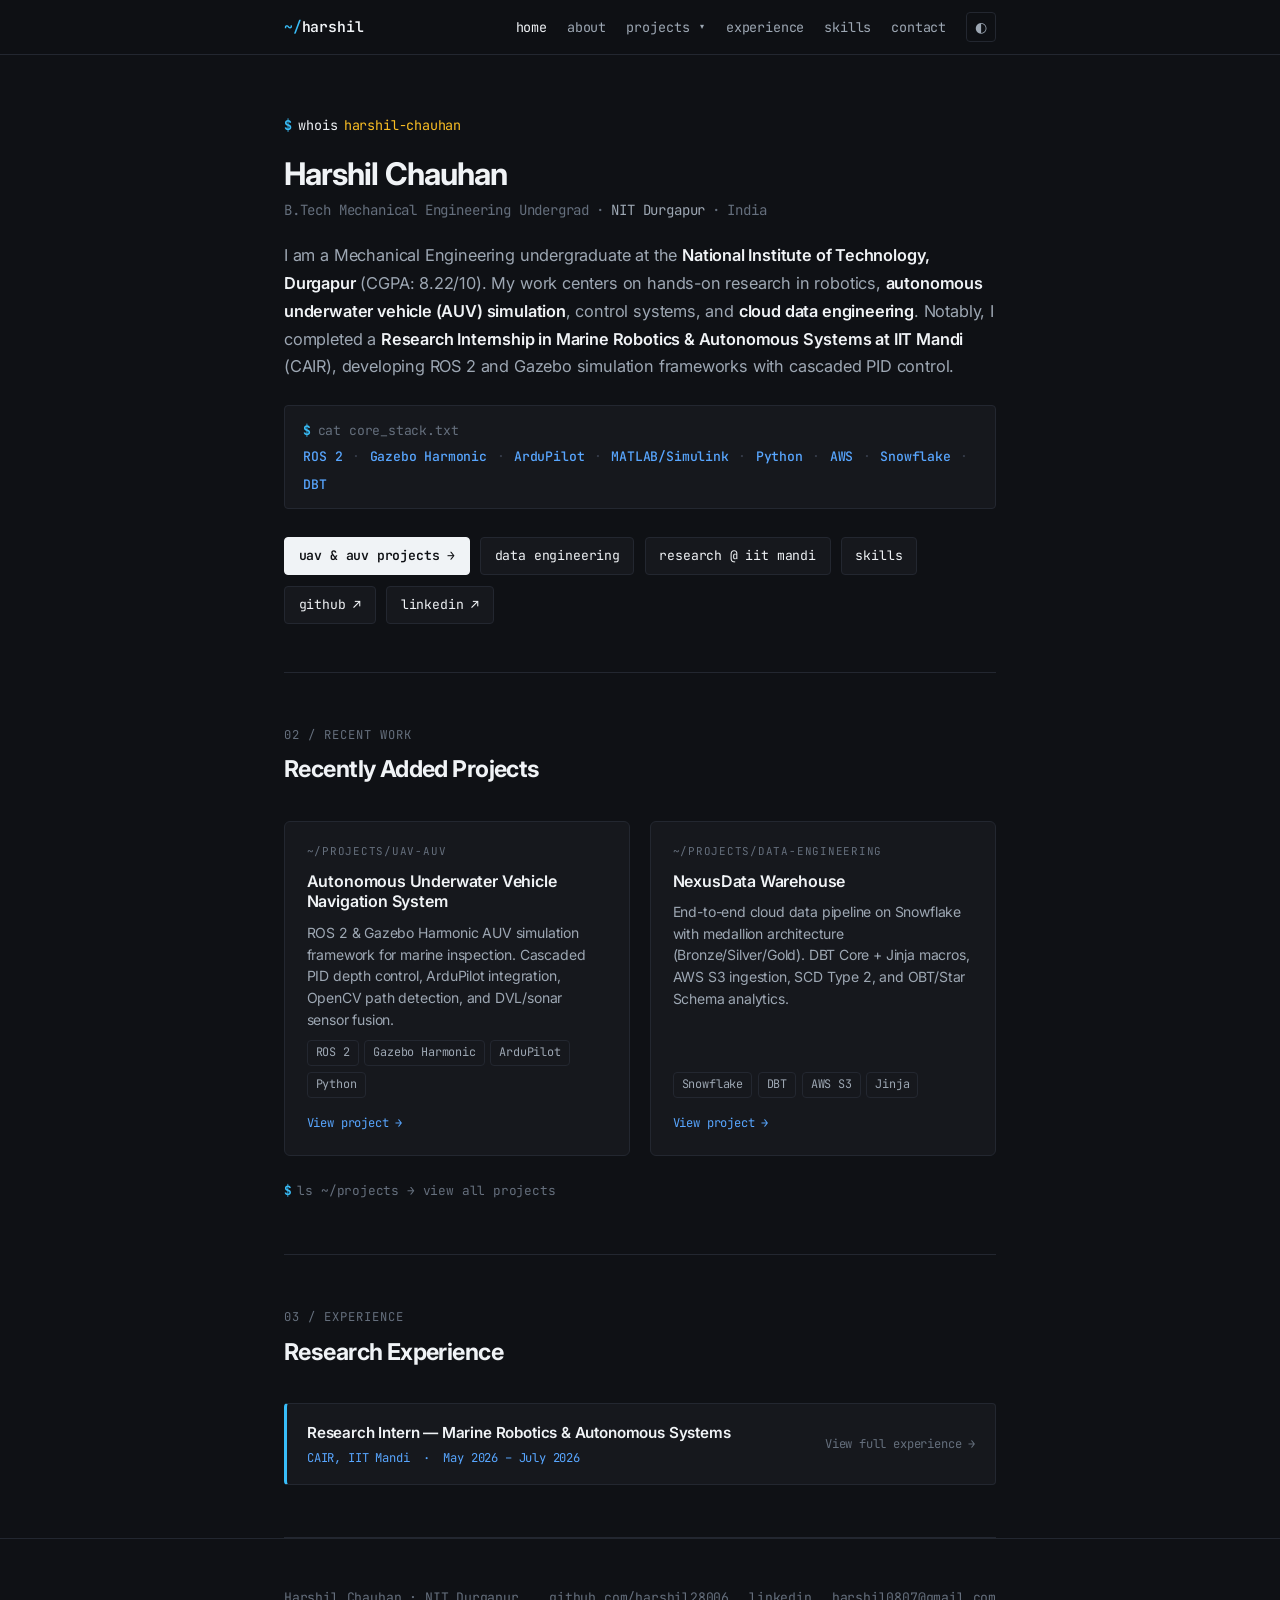
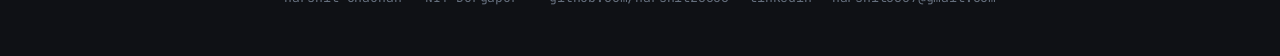
==== index.html @ e72b588a "feat: redesign portfolio as multi-page site with terminal CLI theme - Redesign index.html: minimal h" ====
<!DOCTYPE html>
<html lang="en" data-theme="dark">
<head>
  <meta charset="UTF-8">
  <meta name="viewport" content="width=device-width, initial-scale=1.0">
  <title>Harshil Chauhan — Robotics &amp; Data Systems</title>
  <meta name="description" content="Harshil Chauhan — Mechanical Engineering undergraduate at NIT Durgapur. Research in AUV simulation, UAV flight control, and cloud data engineering. Research Intern at IIT Mandi.">
  <meta name="author" content="Harshil Chauhan">

  <!-- Open Graph -->
  <meta property="og:type" content="website">
  <meta property="og:title" content="Harshil Chauhan — Robotics &amp; Data Systems">
  <meta property="og:description" content="B.Tech Mechanical Engineering at NIT Durgapur. Research in AUV simulation, UAV flight control, and cloud data engineering (Snowflake, DBT).">
  <meta property="og:url" content="https://harshil28006.github.io/">

  <link rel="preconnect" href="https://fonts.googleapis.com">
  <link rel="preconnect" href="https://fonts.gstatic.com" crossorigin>
  <link href="https://fonts.googleapis.com/css2?family=Inter:wght@400;500;600;700&family=JetBrains+Mono:wght@400;500;600&display=swap" rel="stylesheet">
  <link rel="stylesheet" href="css/style.css">

  <script>
    try {
      var saved = localStorage.getItem('theme');
      if (saved) document.documentElement.dataset.theme = saved;
    } catch(e) {}
  </script>
</head>
<body>
  <a class="skip-link" href="#main">Skip to content</a>

  <!-- Navigation -->
  <nav class="navbar" aria-label="Main Navigation">
    <div class="container nav-inner">
      <a href="index.html" class="navbar-path" aria-label="Harshil Chauhan Home">
        <span class="p-tilde">~/</span><span class="p-name">harshil</span>
      </a>
      <button class="nav-mobile-toggle" id="nav-mobile-toggle" aria-label="Open navigation menu" aria-expanded="false">☰</button>
      <ul class="navbar-nav" id="navbar-nav" role="list">
        <li><a href="index.html" class="nav-link">home</a></li>
        <li><a href="about.html" class="nav-link">about</a></li>
        <li class="nav-dropdown">
          <button class="nav-dropdown-toggle" aria-haspopup="true" aria-expanded="false">projects ▾</button>
          <ul class="dropdown-menu" role="menu">
            <li role="none"><a href="projects/uav-auv.html" role="menuitem"><span class="dm-tilde">~/</span><span class="dm-path">projects/uav-auv</span></a></li>
            <li role="none"><a href="projects/data-engineering.html" role="menuitem"><span class="dm-tilde">~/</span><span class="dm-path">projects/data-engineering</span></a></li>
            <li role="none"><a href="projects/software.html" role="menuitem"><span class="dm-tilde">~/</span><span class="dm-path">projects/software</span></a></li>
            <li role="none"><a href="projects/other.html" role="menuitem"><span class="dm-tilde">~/</span><span class="dm-path">projects/other</span></a></li>
          </ul>
        </li>
        <li><a href="experience.html" class="nav-link">experience</a></li>
        <li><a href="skills.html" class="nav-link">skills</a></li>
        <li><a href="contact.html" class="nav-link">contact</a></li>
        <li>
          <button type="button" class="theme-toggle" id="theme-toggle" aria-label="Toggle theme" title="Toggle theme (T)">◐</button>
        </li>
      </ul>
    </div>
  </nav>

  <main class="container" id="main">

    <!-- Hero / Profile -->
    <section class="hero" id="hero">
      <div class="cmd-line">
        <span class="cmd-dollar">$</span>
        <span class="cmd-name">whois</span>
        <span class="cmd-arg">harshil-chauhan</span>
      </div>

      <div class="hero-identity">
        <h1 class="hero-name">Harshil Chauhan</h1>
        <p class="hero-sub">
          <span>B.Tech Mechanical Engineering Undergrad</span>
          <span>·</span>
          <span class="highlight">NIT Durgapur</span>
          <span>·</span>
          <span>India</span>
        </p>
      </div>

      <p class="hero-bio">
        I am a Mechanical Engineering undergraduate at the <strong>National Institute of Technology, Durgapur</strong> (CGPA: 8.22/10). My work centers on hands-on research in robotics, <strong>autonomous underwater vehicle (AUV) simulation</strong>, control systems, and <strong>cloud data engineering</strong>. Notably, I completed a <strong>Research Internship in Marine Robotics &amp; Autonomous Systems at IIT Mandi</strong> (CAIR), developing ROS 2 and Gazebo simulation frameworks with cascaded PID control.
      </p>

      <!-- Terminal-style Core Stack -->
      <div class="terminal-stack-box">
        <div class="term-header">
          <span class="cmd-dollar">$</span>
          <span>cat core_stack.txt</span>
        </div>
        <div class="term-stack-list">
          <span class="term-pill">ROS 2</span>
          <span class="term-sep">·</span>
          <span class="term-pill">Gazebo Harmonic</span>
          <span class="term-sep">·</span>
          <span class="term-pill">ArduPilot</span>
          <span class="term-sep">·</span>
          <span class="term-pill">MATLAB/Simulink</span>
          <span class="term-sep">·</span>
          <span class="term-pill">Python</span>
          <span class="term-sep">·</span>
          <span class="term-pill">AWS</span>
          <span class="term-sep">·</span>
          <span class="term-pill">Snowflake</span>
          <span class="term-sep">·</span>
          <span class="term-pill">DBT</span>
        </div>
      </div>

      <div class="cta-row">
        <a class="btn primary" href="projects/uav-auv.html">uav &amp; auv projects →</a>
        <a class="btn" href="projects/data-engineering.html">data engineering</a>
        <a class="btn" href="experience.html">research @ iit mandi</a>
        <a class="btn" href="skills.html">skills</a>
        <a class="btn" href="https://github.com/harshil28006" target="_blank" rel="noopener">github ↗</a>
        <a class="btn" href="https://linkedin.com/in/harshil-nitdurgapur" target="_blank" rel="noopener">linkedin ↗</a>
      </div>
    </section>

    <!-- Recently Added Projects -->
    <section class="section" id="recent-projects">
      <div class="section-head">
        <span class="section-label">02 / Recent Work</span>
        <h2 class="section-title">Recently Added Projects</h2>
      </div>

      <div class="recent-projects-grid">
        <!-- Card 1: AUV Navigation -->
        <a class="project-card" href="projects/uav-auv.html">
          <span class="project-card-label">~/projects/uav-auv</span>
          <h3 class="project-card-title">Autonomous Underwater Vehicle Navigation System</h3>
          <p class="project-card-desc">
            ROS 2 &amp; Gazebo Harmonic AUV simulation framework for marine inspection. Cascaded PID depth control, ArduPilot integration, OpenCV path detection, and DVL/sonar sensor fusion.
          </p>
          <div class="project-card-tags">
            <span class="tech-tag">ROS 2</span>
            <span class="tech-tag">Gazebo Harmonic</span>
            <span class="tech-tag">ArduPilot</span>
            <span class="tech-tag">Python</span>
          </div>
          <span class="project-card-cta">View project →</span>
        </a>

        <!-- Card 2: NexusData Warehouse -->
        <a class="project-card" href="projects/data-engineering.html">
          <span class="project-card-label">~/projects/data-engineering</span>
          <h3 class="project-card-title">NexusData Warehouse</h3>
          <p class="project-card-desc">
            End-to-end cloud data pipeline on Snowflake with medallion architecture (Bronze/Silver/Gold). DBT Core + Jinja macros, AWS S3 ingestion, SCD Type 2, and OBT/Star Schema analytics.
          </p>
          <div class="project-card-tags">
            <span class="tech-tag">Snowflake</span>
            <span class="tech-tag">DBT</span>
            <span class="tech-tag">AWS S3</span>
            <span class="tech-tag">Jinja</span>
          </div>
          <span class="project-card-cta">View project →</span>
        </a>
      </div>

      <a class="section-viewall" href="projects/uav-auv.html">
        <span class="cmd-dollar">$</span> ls ~/projects → view all projects
      </a>
    </section>

    <!-- Experience Teaser -->
    <section class="section" id="experience-teaser">
      <div class="section-head">
        <span class="section-label">03 / Experience</span>
        <h2 class="section-title">Research Experience</h2>
      </div>

      <a class="exp-teaser" href="experience.html">
        <div>
          <div class="exp-teaser-role">Research Intern — Marine Robotics &amp; Autonomous Systems</div>
          <div class="exp-teaser-org">CAIR, IIT Mandi &nbsp;·&nbsp; May 2026 – July 2026</div>
        </div>
        <span class="exp-teaser-cta">View full experience →</span>
      </a>
    </section>

  </main>

  <!-- Footer -->
  <footer class="site-footer">
    <div class="container footer-inner">
      <div>
        <span>Harshil Chauhan</span> · <span>NIT Durgapur</span>
      </div>
      <nav class="footer-nav" aria-label="Footer Navigation">
        <a href="https://github.com/harshil28006" target="_blank" rel="noopener">github.com/harshil28006</a>
        <a href="https://linkedin.com/in/harshil-nitdurgapur" target="_blank" rel="noopener">linkedin</a>
        <a href="mailto:harshil0807@gmail.com">harshil0807@gmail.com</a>
      </nav>
    </div>
  </footer>

  <script src="js/main.js"></script>
</body>
</html>
---- css/style.css ----
/* ==========================================================================
   Harshil Chauhan - Minimalist Developer Portfolio
   Aesthetic inspired by raaulc.com: Clean typography, structured spacing,
   subtle command-line motifs, and high performance.
   ========================================================================== */

/* --------------------------------------------------------------------------
   Design Tokens & Color Themes
   -------------------------------------------------------------------------- */
:root {
  /* Dark Theme (Default) */
  --bg-primary: #0f1115;
  --bg-secondary: #16181d;
  --bg-subtle: #1c1f26;
  --bg-hover: #22262f;

  --border-subtle: #232730;
  --border-hover: #363c4a;

  --text-primary: #f0f3f6;
  --text-secondary: #9da7b3;
  --text-muted: #656f7d;
  --text-code: #58a6ff;

  --accent-cyan: #38bdf8;
  --accent-green: #34d399;
  --accent-amber: #fbbf24;

  --font-sans: 'Inter', -apple-system, BlinkMacSystemFont, 'Segoe UI', Roboto, Helvetica, Arial, sans-serif;
  --font-mono: 'JetBrains Mono', SFMono-Regular, Menlo, Monaco, Consolas, 'Liberation Mono', monospace;

  --max-width: 760px;
  --radius-sm: 4px;
  --radius-md: 6px;
  --transition: 0.15s ease;
}

[data-theme="light"] {
  --bg-primary: #ffffff;
  --bg-secondary: #f8fafc;
  --bg-subtle: #f1f5f9;
  --bg-hover: #e2e8f0;

  --border-subtle: #e5e7eb;
  --border-hover: #cbd5e1;

  --text-primary: #111827;
  --text-secondary: #4b5563;
  --text-muted: #9ca3af;
  --text-code: #0284c7;

  --accent-cyan: #0284c7;
  --accent-green: #059669;
  --accent-amber: #d97706;
}

/* --------------------------------------------------------------------------
   Reset & Document Base
   -------------------------------------------------------------------------- */
*, *::before, *::after {
  box-sizing: border-box;
  margin: 0;
  padding: 0;
}

html {
  font-size: 16px;
  scroll-behavior: smooth;
  scroll-padding-top: 70px;
  -webkit-text-size-adjust: 100%;
}

body {
  font-family: var(--font-sans);
  background-color: var(--bg-primary);
  color: var(--text-primary);
  line-height: 1.65;
  letter-spacing: -0.011em;
  min-height: 100vh;
  transition: background-color var(--transition), color var(--transition);
  text-rendering: optimizeLegibility;
  -webkit-font-smoothing: antialiased;
}

/* Skip link for accessibility */
.skip-link {
  position: absolute;
  top: -40px;
  left: 1.5rem;
  background: var(--text-primary);
  color: var(--bg-primary);
  padding: 0.4rem 0.8rem;
  font-family: var(--font-mono);
  font-size: 0.8rem;
  z-index: 1000;
  border-radius: var(--radius-sm);
  transition: top 0.15s ease;
}
.skip-link:focus {
  top: 1rem;
}

a {
  color: inherit;
  text-decoration: none;
  transition: color var(--transition);
}

code, kbd, pre, samp {
  font-family: var(--font-mono);
}

.container {
  max-width: var(--max-width);
  margin-left: auto;
  margin-right: auto;
  padding-left: 1.5rem;
  padding-right: 1.5rem;
}

/* --------------------------------------------------------------------------
   Minimal Navbar (raaulc style: ~/harshil)
   -------------------------------------------------------------------------- */
.navbar {
  position: sticky;
  top: 0;
  z-index: 100;
  background: rgba(15, 17, 21, 0.92);
  backdrop-filter: blur(10px);
  -webkit-backdrop-filter: blur(10px);
  border-bottom: 1px solid var(--border-subtle);
  transition: background-color var(--transition), border-color var(--transition);
}

[data-theme="light"] .navbar {
  background: rgba(255, 255, 255, 0.94);
}

.nav-inner {
  display: flex;
  align-items: center;
  justify-content: space-between;
  height: 54px;
}

.navbar-path {
  font-family: var(--font-mono);
  font-size: 0.92rem;
  font-weight: 500;
  display: inline-flex;
  align-items: center;
}
.p-tilde {
  color: var(--accent-cyan);
}
.p-name {
  color: var(--text-primary);
  font-weight: 600;
}
.navbar-path:hover .p-name {
  color: var(--accent-cyan);
}

.navbar-nav {
  display: flex;
  align-items: center;
  list-style: none;
  gap: 1.25rem;
  font-family: var(--font-mono);
  font-size: 0.84rem;
}

.nav-link {
  color: var(--text-secondary);
}
.nav-link:hover {
  color: var(--text-primary);
}

.theme-toggle {
  background: transparent;
  border: 1px solid var(--border-subtle);
  color: var(--text-secondary);
  font-size: 0.85rem;
  width: 30px;
  height: 30px;
  border-radius: var(--radius-sm);
  display: inline-flex;
  align-items: center;
  justify-content: center;
  cursor: pointer;
  transition: all var(--transition);
}
.theme-toggle:hover {
  color: var(--text-primary);
  border-color: var(--border-hover);
  background: var(--bg-secondary);
}

/* --------------------------------------------------------------------------
   Hero Section ($ whois harshil)
   -------------------------------------------------------------------------- */
.hero {
  padding-top: 3.5rem;
  padding-bottom: 3rem;
  border-bottom: 1px solid var(--border-subtle);
}

.cmd-line {
  font-family: var(--font-mono);
  font-size: 0.84rem;
  color: var(--text-muted);
  margin-bottom: 1.25rem;
  display: inline-flex;
  align-items: center;
  gap: 0.4rem;
}
.cmd-dollar {
  color: var(--accent-cyan);
  font-weight: 700;
}
.cmd-name {
  color: var(--text-primary);
}
.cmd-arg {
  color: var(--accent-amber);
}

.hero-identity {
  margin-bottom: 1.25rem;
}

.hero-name {
  font-size: 1.95rem;
  font-weight: 700;
  letter-spacing: -0.03em;
  color: var(--text-primary);
  line-height: 1.2;
  margin-bottom: 0.35rem;
}

.hero-sub {
  font-family: var(--font-mono);
  font-size: 0.88rem;
  color: var(--text-muted);
  display: flex;
  align-items: center;
  gap: 0.45rem;
  flex-wrap: wrap;
}
.hero-sub span.highlight {
  color: var(--text-secondary);
}

.hero-bio {
  font-size: 1.02rem;
  color: var(--text-secondary);
  line-height: 1.7;
  margin-bottom: 1.5rem;
}
.hero-bio strong {
  color: var(--text-primary);
  font-weight: 600;
}

/* Terminal Core Stack Block */
.terminal-stack-box {
  background: var(--bg-secondary);
  border: 1px solid var(--border-subtle);
  border-radius: var(--radius-sm);
  padding: 0.85rem 1.15rem;
  margin-bottom: 1.75rem;
  font-family: var(--font-mono);
  font-size: 0.82rem;
  line-height: 1.6;
}

.term-header {
  color: var(--text-muted);
  margin-bottom: 0.35rem;
  display: flex;
  align-items: center;
  gap: 0.4rem;
}

.term-stack-list {
  display: flex;
  flex-wrap: wrap;
  align-items: center;
  gap: 0.4rem 0.6rem;
  color: var(--text-primary);
}

.term-pill {
  color: var(--text-code);
  font-weight: 500;
}

.term-sep {
  color: var(--border-hover);
}

/* Action CTA Buttons */
.cta-row {
  display: flex;
  flex-wrap: wrap;
  align-items: center;
  gap: 0.65rem;
}

.btn {
  display: inline-flex;
  align-items: center;
  gap: 0.35rem;
  font-family: var(--font-mono);
  font-size: 0.82rem;
  padding: 0.45rem 0.85rem;
  border-radius: var(--radius-sm);
  border: 1px solid var(--border-subtle);
  background: var(--bg-secondary);
  color: var(--text-primary);
  cursor: pointer;
  transition: all var(--transition);
}
.btn:hover {
  background: var(--bg-hover);
  border-color: var(--border-hover);
}

.btn.primary {
  background: var(--text-primary);
  color: var(--bg-primary);
  border-color: var(--text-primary);
  font-weight: 600;
}
.btn.primary:hover {
  opacity: 0.9;
}

/* --------------------------------------------------------------------------
   Sections & Structured Spacing
   -------------------------------------------------------------------------- */
.section {
  padding-top: 3.25rem;
  padding-bottom: 3.25rem;
  border-bottom: 1px solid var(--border-subtle);
}

.section-head {
  margin-bottom: 2rem;
}

.section-label {
  font-family: var(--font-mono);
  font-size: 0.76rem;
  text-transform: uppercase;
  letter-spacing: 0.08em;
  color: var(--text-muted);
  display: block;
  margin-bottom: 0.35rem;
}

.section-title {
  font-size: 1.45rem;
  font-weight: 700;
  letter-spacing: -0.025em;
  color: var(--text-primary);
}

/* --------------------------------------------------------------------------
   Projects List (Structured Spacing, No Heavy Cards)
   -------------------------------------------------------------------------- */
.project-group {
  display: flex;
  flex-direction: column;
  gap: 2.5rem;
}

.project-item {
  padding-bottom: 2rem;
  border-bottom: 1px dashed var(--border-subtle);
}
.project-item:last-child {
  padding-bottom: 0;
  border-bottom: none;
}

.project-header {
  display: flex;
  align-items: baseline;
  justify-content: space-between;
  gap: 1rem;
  margin-bottom: 0.65rem;
  flex-wrap: wrap;
}

.project-title {
  font-size: 1.15rem;
  font-weight: 600;
  color: var(--text-primary);
  letter-spacing: -0.02em;
}

.project-tagline {
  font-family: var(--font-mono);
  font-size: 0.78rem;
  color: var(--text-muted);
}

/* Technical Tags Pill Row */
.tech-tag-row {
  display: flex;
  flex-wrap: wrap;
  gap: 0.4rem;
  margin-bottom: 0.85rem;
}

.tech-tag {
  font-family: var(--font-mono);
  font-size: 0.74rem;
  color: var(--text-secondary);
  background: var(--bg-secondary);
  border: 1px solid var(--border-subtle);
  padding: 0.15rem 0.5rem;
  border-radius: var(--radius-sm);
}

/* Achievements Bullet List */
.achievements-list {
  list-style: none;
  display: flex;
  flex-direction: column;
  gap: 0.55rem;
}

.achievements-list li {
  position: relative;
  padding-left: 1.25rem;
  font-size: 0.92rem;
  color: var(--text-secondary);
  line-height: 1.55;
}

.achievements-list li::before {
  content: "—";
  position: absolute;
  left: 0;
  color: var(--text-muted);
  font-family: var(--font-mono);
}

.achievements-list li strong {
  color: var(--text-primary);
  font-weight: 600;
}

/* --------------------------------------------------------------------------
   Video Showcase Component (Terminal & Media Player Bezel)
   -------------------------------------------------------------------------- */
.video-showcase {
  margin-top: 1.5rem;
  background: var(--bg-secondary);
  border: 1px solid var(--border-subtle);
  border-radius: var(--radius-md);
  overflow: hidden;
  box-shadow: 0 4px 20px rgba(0, 0, 0, 0.15);
  transition: border-color var(--transition), box-shadow var(--transition);
}

.video-showcase:hover {
  border-color: var(--border-hover);
  box-shadow: 0 6px 24px rgba(0, 0, 0, 0.25);
}

.video-showcase-header {
  display: flex;
  align-items: center;
  justify-content: space-between;
  gap: 0.75rem;
  padding: 0.6rem 0.9rem;
  background: var(--bg-subtle);
  border-bottom: 1px solid var(--border-subtle);
  font-family: var(--font-mono);
  font-size: 0.76rem;
}

.video-window-controls {
  display: flex;
  align-items: center;
  gap: 0.35rem;
  flex-shrink: 0;
}

.control-dot {
  width: 9px;
  height: 9px;
  border-radius: 50%;
  display: inline-block;
}

.control-dot.dot-red {
  background-color: #ef4444;
  opacity: 0.85;
}

.control-dot.dot-yellow {
  background-color: #f59e0b;
  opacity: 0.85;
}

.control-dot.dot-green {
  background-color: #10b981;
  opacity: 0.85;
}

.video-showcase-title {
  color: var(--text-muted);
  overflow: hidden;
  text-overflow: ellipsis;
  white-space: nowrap;
  display: flex;
  align-items: center;
  gap: 0.35rem;
  flex: 1;
}

.video-showcase-title span:last-child {
  color: var(--text-secondary);
}

.video-direct-link {
  flex-shrink: 0;
  font-family: var(--font-mono);
  font-size: 0.72rem;
  color: var(--text-code);
  padding: 0.15rem 0.5rem;
  border-radius: var(--radius-sm);
  background: var(--bg-secondary);
  border: 1px solid var(--border-subtle);
  transition: all var(--transition);
}

.video-direct-link:hover {
  color: var(--accent-cyan);
  border-color: var(--border-hover);
  background: var(--bg-hover);
}

.video-player-container {
  position: relative;
  width: 100%;
  aspect-ratio: 16 / 9;
  background: #000;
}

.video-player-container iframe {
  position: absolute;
  top: 0;
  left: 0;
  width: 100%;
  height: 100%;
  border: 0;
}

.video-showcase-footer {
  display: flex;
  align-items: center;
  justify-content: space-between;
  gap: 0.75rem;
  padding: 0.55rem 0.9rem;
  background: var(--bg-subtle);
  border-top: 1px solid var(--border-subtle);
  font-family: var(--font-mono);
  font-size: 0.74rem;
  flex-wrap: wrap;
}

.video-status-indicator {
  display: inline-flex;
  align-items: center;
  gap: 0.45rem;
  color: var(--accent-amber);
  font-weight: 600;
  letter-spacing: 0.04em;
  font-size: 0.7rem;
}

.status-pulsing-dot {
  width: 7px;
  height: 7px;
  border-radius: 50%;
  background: var(--accent-amber);
  display: inline-block;
  box-shadow: 0 0 0 0 rgba(251, 191, 36, 0.7);
  animation: pulse-ring 2s infinite;
}

@keyframes pulse-ring {
  0% {
    box-shadow: 0 0 0 0 rgba(251, 191, 36, 0.7);
  }
  70% {
    box-shadow: 0 0 0 6px rgba(251, 191, 36, 0);
  }
  100% {
    box-shadow: 0 0 0 0 rgba(251, 191, 36, 0);
  }
}

.video-caption-text {
  color: var(--text-muted);
  font-size: 0.72rem;
}

.tech-tag.video-tag {
  color: var(--accent-cyan);
  border-color: rgba(56, 189, 248, 0.3);
  background: rgba(56, 189, 248, 0.08);
  font-weight: 500;
  cursor: pointer;
  display: inline-flex;
  align-items: center;
  gap: 0.25rem;
}

.tech-tag.video-tag:hover {
  background: rgba(56, 189, 248, 0.16);
  border-color: var(--accent-cyan);
  color: var(--text-primary);
}

.tech-tag.diagram-tag {
  color: var(--accent-cyan);
  border-color: rgba(56, 189, 248, 0.3);
  background: rgba(56, 189, 248, 0.08);
  font-weight: 500;
  cursor: pointer;
  display: inline-flex;
  align-items: center;
  gap: 0.25rem;
  text-decoration: none;
}

.tech-tag.diagram-tag:hover {
  background: rgba(56, 189, 248, 0.16);
  border-color: var(--accent-cyan);
  color: var(--text-primary);
}

/* --------------------------------------------------------------------------
   Diagram Showcase Component (Terminal & Pipeline Architecture Viewer)
   -------------------------------------------------------------------------- */
.diagram-showcase {
  margin-top: 1.5rem;
  background: var(--bg-secondary);
  border: 1px solid var(--border-subtle);
  border-radius: var(--radius-md);
  overflow: hidden;
  box-shadow: 0 4px 20px rgba(0, 0, 0, 0.15);
  transition: border-color var(--transition), box-shadow var(--transition);
}

.diagram-showcase:hover {
  border-color: var(--border-hover);
  box-shadow: 0 6px 24px rgba(0, 0, 0, 0.25);
}

.diagram-showcase-header {
  display: flex;
  align-items: center;
  justify-content: space-between;
  gap: 0.75rem;
  padding: 0.6rem 0.9rem;
  background: var(--bg-subtle);
  border-bottom: 1px solid var(--border-subtle);
  font-family: var(--font-mono);
  font-size: 0.76rem;
}

.diagram-window-controls {
  display: flex;
  align-items: center;
  gap: 0.35rem;
  flex-shrink: 0;
}

.diagram-showcase-title {
  color: var(--text-muted);
  overflow: hidden;
  text-overflow: ellipsis;
  white-space: nowrap;
  display: flex;
  align-items: center;
  gap: 0.35rem;
  flex: 1;
}

.diagram-showcase-title span:last-child {
  color: var(--text-secondary);
}

.diagram-direct-link {
  flex-shrink: 0;
  font-family: var(--font-mono);
  font-size: 0.72rem;
  color: var(--text-code);
  padding: 0.15rem 0.5rem;
  border-radius: var(--radius-sm);
  background: var(--bg-secondary);
  border: 1px solid var(--border-subtle);
  text-decoration: none;
  transition: all var(--transition);
}

.diagram-direct-link:hover {
  color: var(--accent-cyan);
  border-color: var(--border-hover);
  background: var(--bg-hover);
}

.diagram-image-container {
  position: relative;
  width: 100%;
  background: #0d1117;
  cursor: zoom-in;
  overflow: hidden;
  display: flex;
  align-items: center;
  justify-content: center;
  border: 0;
  padding: 0;
  text-align: left;
}

.diagram-image-container:focus-visible {
  outline: 2px solid var(--accent-cyan);
  outline-offset: -2px;
}

.diagram-image {
  display: block;
  width: 100%;
  height: auto;
  object-fit: contain;
  transition: transform 0.25s ease;
}

.diagram-image-container:hover .diagram-image {
  transform: scale(1.015);
}

.diagram-expand-badge {
  position: absolute;
  bottom: 12px;
  right: 12px;
  display: inline-flex;
  align-items: center;
  gap: 0.4rem;
  padding: 0.35rem 0.65rem;
  background: rgba(15, 17, 21, 0.85);
  backdrop-filter: blur(8px);
  -webkit-backdrop-filter: blur(8px);
  border: 1px solid var(--border-hover);
  border-radius: var(--radius-sm);
  color: var(--text-primary);
  font-family: var(--font-mono);
  font-size: 0.72rem;
  pointer-events: none;
  opacity: 0.9;
  transition: opacity var(--transition), transform var(--transition), border-color var(--transition), color var(--transition);
}

.diagram-image-container:hover .diagram-expand-badge {
  opacity: 1;
  transform: translateY(-2px);
  border-color: var(--accent-cyan);
  color: var(--accent-cyan);
}

.diagram-showcase-footer {
  display: flex;
  align-items: center;
  justify-content: space-between;
  gap: 0.75rem;
  padding: 0.55rem 0.9rem;
  background: var(--bg-subtle);
  border-top: 1px solid var(--border-subtle);
  font-family: var(--font-mono);
  font-size: 0.74rem;
  flex-wrap: wrap;
}

.diagram-status-indicator {
  display: inline-flex;
  align-items: center;
  gap: 0.45rem;
  color: var(--accent-cyan);
  font-weight: 600;
  letter-spacing: 0.04em;
  font-size: 0.7rem;
}

.status-pulsing-dot.pulse-cyan {
  background: var(--accent-cyan);
  box-shadow: 0 0 0 0 rgba(56, 189, 248, 0.7);
  animation: pulse-ring-cyan 2s infinite;
}

@keyframes pulse-ring-cyan {
  0% {
    box-shadow: 0 0 0 0 rgba(56, 189, 248, 0.7);
  }
  70% {
    box-shadow: 0 0 0 6px rgba(56, 189, 248, 0);
  }
  100% {
    box-shadow: 0 0 0 0 rgba(56, 189, 248, 0);
  }
}

.diagram-caption-text {
  color: var(--text-muted);
  font-size: 0.72rem;
}

/* --------------------------------------------------------------------------
   Architecture Diagram Lightbox Modal
   -------------------------------------------------------------------------- */
.diagram-modal {
  position: fixed;
  inset: 0;
  z-index: 9999;
  background: rgba(10, 12, 16, 0.88);
  backdrop-filter: blur(12px);
  -webkit-backdrop-filter: blur(12px);
  display: flex;
  align-items: center;
  justify-content: center;
  padding: 1.5rem;
  opacity: 0;
  pointer-events: none;
  transition: opacity 0.2s ease;
}

.diagram-modal:not([hidden]) {
  opacity: 1;
  pointer-events: auto;
}

.diagram-modal-dialog {
  position: relative;
  max-width: 1200px;
  width: 100%;
  max-height: 92vh;
  display: flex;
  flex-direction: column;
  background: var(--bg-secondary);
  border: 1px solid var(--border-hover);
  border-radius: var(--radius-md);
  overflow: hidden;
  box-shadow: 0 25px 60px -15px rgba(0, 0, 0, 0.7);
  transform: scale(0.96);
  transition: transform 0.2s cubic-bezier(0.16, 1, 0.3, 1);
}

.diagram-modal:not([hidden]) .diagram-modal-dialog {
  transform: scale(1);
}

.diagram-modal-header {
  display: flex;
  align-items: center;
  justify-content: space-between;
  padding: 0.7rem 1rem;
  background: var(--bg-subtle);
  border-bottom: 1px solid var(--border-subtle);
  font-family: var(--font-mono);
  font-size: 0.8rem;
}

.diagram-modal-title {
  display: flex;
  align-items: center;
  gap: 0.5rem;
  color: var(--text-secondary);
}

.diagram-modal-close {
  background: transparent;
  border: 1px solid var(--border-subtle);
  color: var(--text-secondary);
  width: 28px;
  height: 28px;
  display: flex;
  align-items: center;
  justify-content: center;
  border-radius: var(--radius-sm);
  cursor: pointer;
  font-family: var(--font-mono);
  font-size: 0.9rem;
  line-height: 1;
  transition: all var(--transition);
}

.diagram-modal-close:hover {
  background: var(--bg-hover);
  color: var(--text-primary);
  border-color: var(--border-hover);
}

.diagram-modal-body {
  overflow: auto;
  padding: 0.75rem;
  background: #0d1117;
  display: flex;
  align-items: center;
  justify-content: center;
  max-height: calc(92vh - 90px);
}

.diagram-modal-body img {
  max-width: 100%;
  max-height: calc(92vh - 120px);
  width: auto;
  height: auto;
  border-radius: 4px;
  object-fit: contain;
}

.diagram-modal-footer {
  display: flex;
  align-items: center;
  justify-content: space-between;
  padding: 0.55rem 1rem;
  background: var(--bg-subtle);
  border-top: 1px solid var(--border-subtle);
  font-family: var(--font-mono);
  font-size: 0.72rem;
  color: var(--text-muted);
}

.diagram-modal-footer kbd {
  display: inline-block;
  padding: 0.1rem 0.35rem;
  font-size: 0.68rem;
  font-family: var(--font-mono);
  background: var(--bg-hover);
  border: 1px solid var(--border-subtle);
  border-radius: 3px;
  color: var(--text-secondary);
}

/* --------------------------------------------------------------------------
   Experience Section (IIT Mandi Research Internship)
   -------------------------------------------------------------------------- */
.experience-block {
  padding: 1.35rem;
  background: var(--bg-secondary);
  border: 1px solid var(--border-subtle);
  border-radius: var(--radius-sm);
  margin-bottom: 1.5rem;
}

.exp-head {
  display: flex;
  align-items: baseline;
  justify-content: space-between;
  gap: 1rem;
  flex-wrap: wrap;
  margin-bottom: 0.35rem;
}

.exp-role {
  font-size: 1.05rem;
  font-weight: 600;
  color: var(--text-primary);
}

.exp-date {
  font-family: var(--font-mono);
  font-size: 0.8rem;
  color: var(--text-muted);
}

.exp-org {
  font-family: var(--font-mono);
  font-size: 0.85rem;
  color: var(--text-code);
  margin-bottom: 0.75rem;
}
.exp-org span.advisor {
  color: var(--text-muted);
}

/* --------------------------------------------------------------------------
   Education & Leadership
   -------------------------------------------------------------------------- */
.two-col-grid {
  display: grid;
  grid-template-columns: 1fr 1fr;
  gap: 1.75rem;
}

@media (max-width: 640px) {
  .two-col-grid {
    grid-template-columns: 1fr;
    gap: 1.25rem;
  }
}

.compact-card {
  padding: 1.15rem;
  background: var(--bg-secondary);
  border: 1px solid var(--border-subtle);
  border-radius: var(--radius-sm);
}

.compact-card h4 {
  font-size: 0.98rem;
  font-weight: 600;
  color: var(--text-primary);
  margin-bottom: 0.25rem;
}

.compact-sub {
  font-family: var(--font-mono);
  font-size: 0.8rem;
  color: var(--text-muted);
  margin-bottom: 0.5rem;
}

.compact-desc {
  font-size: 0.88rem;
  color: var(--text-secondary);
  line-height: 1.5;
}

/* --------------------------------------------------------------------------
   Footer (raaulc style)
   -------------------------------------------------------------------------- */
.site-footer {
  padding: 3rem 0;
  border-top: 1px solid var(--border-subtle);
  font-family: var(--font-mono);
  font-size: 0.82rem;
  color: var(--text-muted);
}

.footer-inner {
  display: flex;
  align-items: center;
  justify-content: space-between;
  flex-wrap: wrap;
  gap: 1rem;
}

.footer-nav {
  display: flex;
  align-items: center;
  gap: 1.25rem;
  flex-wrap: wrap;
}
.footer-nav a:hover {
  color: var(--text-primary);
  text-decoration: underline;
}

/* --------------------------------------------------------------------------
   Responsive adjustments
   -------------------------------------------------------------------------- */
@media (max-width: 640px) {
  .hero-name {
    font-size: 1.65rem;
  }
  .navbar-nav {
    gap: 0.85rem;
    font-size: 0.8rem;
  }
  .section {
    padding-top: 2.5rem;
    padding-bottom: 2.5rem;
  }
  .video-showcase-title,
  .diagram-showcase-title {
    font-size: 0.68rem;
  }
  .video-showcase-footer,
  .diagram-showcase-footer {
    flex-direction: column;
    align-items: flex-start;
    gap: 0.35rem;
  }
  .diagram-modal {
    padding: 0.5rem;
  }
  .diagram-modal-body {
    padding: 0.35rem;
  }
}


/* ==========================================================================
   Multi-Page Portfolio Extensions
   ========================================================================== */

/* --------------------------------------------------------------------------
   Dropdown Navigation
   -------------------------------------------------------------------------- */
.nav-dropdown {
  position: relative;
}

.nav-dropdown-toggle {
  background: none;
  border: none;
  font-family: var(--font-mono);
  font-size: 0.84rem;
  color: var(--text-secondary);
  cursor: pointer;
  padding: 0;
  display: inline-flex;
  align-items: center;
  gap: 0.2rem;
  transition: color var(--transition);
  letter-spacing: 0;
}

.nav-dropdown-toggle:hover,
.nav-dropdown:hover .nav-dropdown-toggle,
.nav-dropdown-toggle.active {
  color: var(--text-primary);
}

.dropdown-menu {
  position: absolute;
  top: calc(100% + 0.75rem);
  right: -0.5rem;
  background: var(--bg-secondary);
  border: 1px solid var(--border-hover);
  border-radius: var(--radius-md);
  padding: 0.35rem 0;
  min-width: 245px;
  z-index: 200;
  opacity: 0;
  pointer-events: none;
  transform: translateY(-6px);
  transition: opacity 0.15s ease, transform 0.15s ease;
  box-shadow: 0 8px 28px rgba(0, 0, 0, 0.25);
  list-style: none;
}

[data-theme="light"] .dropdown-menu {
  box-shadow: 0 8px 28px rgba(0, 0, 0, 0.12);
}

.nav-dropdown:hover .dropdown-menu,
.nav-dropdown.open .dropdown-menu {
  opacity: 1;
  pointer-events: auto;
  transform: translateY(0);
}

.dropdown-menu li {
  list-style: none;
}

.dropdown-menu a {
  display: flex;
  align-items: center;
  padding: 0.5rem 1rem;
  font-family: var(--font-mono);
  font-size: 0.78rem;
  color: var(--text-secondary);
  transition: color var(--transition), background var(--transition);
}

.dropdown-menu a:hover {
  color: var(--accent-cyan);
  background: var(--bg-hover);
}

.dm-tilde {
  color: var(--text-muted);
}

.dm-path {
  color: var(--text-code);
}

.dropdown-menu a:hover .dm-tilde,
.dropdown-menu a:hover .dm-path {
  color: var(--accent-cyan);
}

/* --------------------------------------------------------------------------
   Mobile Hamburger Toggle
   -------------------------------------------------------------------------- */
.nav-mobile-toggle {
  display: none;
  background: transparent;
  border: 1px solid var(--border-subtle);
  color: var(--text-secondary);
  font-size: 0.85rem;
  width: 30px;
  height: 30px;
  border-radius: var(--radius-sm);
  align-items: center;
  justify-content: center;
  cursor: pointer;
  transition: all var(--transition);
  font-family: var(--font-mono);
  flex-shrink: 0;
}

.nav-mobile-toggle:hover {
  color: var(--text-primary);
  border-color: var(--border-hover);
  background: var(--bg-secondary);
}

/* --------------------------------------------------------------------------
   Active Nav Link
   -------------------------------------------------------------------------- */
.nav-link.active,
.nav-link[aria-current="page"],
.nav-dropdown-toggle.active {
  color: var(--text-primary);
}

/* --------------------------------------------------------------------------
   Breadcrumb
   -------------------------------------------------------------------------- */
.breadcrumb {
  font-family: var(--font-mono);
  font-size: 0.76rem;
  color: var(--text-muted);
  display: flex;
  align-items: center;
  gap: 0.4rem;
  flex-wrap: wrap;
  margin-bottom: 1.75rem;
}

.breadcrumb a {
  color: var(--text-code);
  transition: color var(--transition);
}

.breadcrumb a:hover {
  color: var(--accent-cyan);
}

.breadcrumb-sep {
  color: var(--border-hover);
  font-size: 0.7rem;
}

/* --------------------------------------------------------------------------
   Inner Page Hero
   -------------------------------------------------------------------------- */
.page-hero {
  padding-top: 2.75rem;
  padding-bottom: 2rem;
  border-bottom: 1px solid var(--border-subtle);
}

.page-hero-cmd {
  font-family: var(--font-mono);
  font-size: 0.82rem;
  color: var(--text-muted);
  margin-bottom: 0.85rem;
  display: inline-flex;
  align-items: center;
  gap: 0.4rem;
}

.page-hero-title {
  font-size: 1.75rem;
  font-weight: 700;
  letter-spacing: -0.03em;
  color: var(--text-primary);
  line-height: 1.2;
  margin-bottom: 0.45rem;
}

.page-hero-sub {
  font-family: var(--font-mono);
  font-size: 0.82rem;
  color: var(--text-muted);
  line-height: 1.5;
}

/* --------------------------------------------------------------------------
   Recent Project Cards (Homepage)
   -------------------------------------------------------------------------- */
.recent-projects-grid {
  display: grid;
  grid-template-columns: 1fr 1fr;
  gap: 1.25rem;
}

.project-card {
  background: var(--bg-secondary);
  border: 1px solid var(--border-subtle);
  border-radius: var(--radius-md);
  padding: 1.35rem;
  display: flex;
  flex-direction: column;
  gap: 0.6rem;
  transition: border-color var(--transition), box-shadow var(--transition);
  text-decoration: none;
  color: inherit;
}

.project-card:hover {
  border-color: var(--border-hover);
  box-shadow: 0 4px 20px rgba(0, 0, 0, 0.18);
}

.project-card-label {
  font-family: var(--font-mono);
  font-size: 0.68rem;
  color: var(--text-muted);
  text-transform: uppercase;
  letter-spacing: 0.07em;
}

.project-card-title {
  font-size: 1rem;
  font-weight: 600;
  color: var(--text-primary);
  line-height: 1.3;
}

.project-card-desc {
  font-size: 0.875rem;
  color: var(--text-secondary);
  line-height: 1.55;
  flex: 1;
}

.project-card-tags {
  display: flex;
  flex-wrap: wrap;
  gap: 0.35rem;
}

.project-card-cta {
  font-family: var(--font-mono);
  font-size: 0.76rem;
  color: var(--text-code);
  display: inline-flex;
  align-items: center;
  gap: 0.25rem;
  margin-top: 0.35rem;
  transition: color var(--transition);
}

.project-card:hover .project-card-cta {
  color: var(--accent-cyan);
}

/* Section view-all link */
.section-viewall {
  display: inline-flex;
  align-items: center;
  gap: 0.35rem;
  font-family: var(--font-mono);
  font-size: 0.8rem;
  color: var(--text-muted);
  margin-top: 1.5rem;
  transition: color var(--transition);
  text-decoration: none;
}

.section-viewall:hover {
  color: var(--text-primary);
}

/* --------------------------------------------------------------------------
   Experience Teaser (Homepage summary)
   -------------------------------------------------------------------------- */
.exp-teaser {
  display: flex;
  align-items: center;
  justify-content: space-between;
  gap: 1rem;
  flex-wrap: wrap;
  background: var(--bg-secondary);
  border: 1px solid var(--border-subtle);
  border-left: 3px solid var(--accent-cyan);
  border-radius: var(--radius-sm);
  padding: 1rem 1.25rem;
  transition: border-color var(--transition);
  text-decoration: none;
  color: inherit;
}

.exp-teaser:hover {
  border-color: var(--border-hover);
  border-left-color: var(--accent-cyan);
}

.exp-teaser-role {
  font-size: 0.95rem;
  font-weight: 600;
  color: var(--text-primary);
  margin-bottom: 0.15rem;
}

.exp-teaser-org {
  font-family: var(--font-mono);
  font-size: 0.76rem;
  color: var(--text-code);
}

.exp-teaser-cta {
  font-family: var(--font-mono);
  font-size: 0.76rem;
  color: var(--text-muted);
  flex-shrink: 0;
  transition: color var(--transition);
}

.exp-teaser:hover .exp-teaser-cta {
  color: var(--text-primary);
}

/* --------------------------------------------------------------------------
   Skills Page
   -------------------------------------------------------------------------- */
.skills-section {
  margin-bottom: 2.5rem;
}

.skills-section-header {
  display: flex;
  align-items: center;
  gap: 0.5rem;
  font-family: var(--font-mono);
  font-size: 0.75rem;
  color: var(--accent-cyan);
  text-transform: uppercase;
  letter-spacing: 0.09em;
  margin-bottom: 0.85rem;
  padding-bottom: 0.5rem;
  border-bottom: 1px solid var(--border-subtle);
}

.skills-pill-grid {
  display: flex;
  flex-wrap: wrap;
  gap: 0.5rem;
}

.skill-pill {
  font-family: var(--font-mono);
  font-size: 0.78rem;
  background: var(--bg-secondary);
  border: 1px solid var(--border-subtle);
  border-radius: var(--radius-sm);
  padding: 0.3rem 0.7rem;
  color: var(--text-secondary);
  transition: all var(--transition);
  cursor: default;
  user-select: none;
}

.skill-pill:hover {
  color: var(--text-primary);
  border-color: var(--border-hover);
  background: var(--bg-hover);
}

.skill-pill.highlight {
  color: var(--text-code);
  border-color: rgba(88, 166, 255, 0.3);
  background: rgba(88, 166, 255, 0.07);
}

.skill-pill.highlight:hover {
  color: var(--accent-cyan);
  border-color: var(--accent-cyan);
  background: rgba(56, 189, 248, 0.1);
}

/* --------------------------------------------------------------------------
   Contact Page
   -------------------------------------------------------------------------- */
.contact-grid {
  display: grid;
  grid-template-columns: 1fr 1fr;
  gap: 1rem;
  margin-bottom: 2rem;
}

.contact-card {
  display: flex;
  align-items: center;
  gap: 0.9rem;
  padding: 1.1rem 1.25rem;
  background: var(--bg-secondary);
  border: 1px solid var(--border-subtle);
  border-radius: var(--radius-md);
  transition: all var(--transition);
  text-decoration: none;
  color: inherit;
}

.contact-card:hover {
  border-color: var(--border-hover);
  background: var(--bg-hover);
}

.contact-card-icon {
  font-size: 1.15rem;
  flex-shrink: 0;
  line-height: 1;
}

.contact-card-info {
  min-width: 0;
}

.contact-card-label {
  font-family: var(--font-mono);
  font-size: 0.68rem;
  color: var(--text-muted);
  text-transform: uppercase;
  letter-spacing: 0.07em;
  margin-bottom: 0.15rem;
}

.contact-card-value {
  font-size: 0.87rem;
  font-weight: 500;
  color: var(--text-primary);
  overflow: hidden;
  text-overflow: ellipsis;
  white-space: nowrap;
}

/* --------------------------------------------------------------------------
   About Page — Timeline / Academic cards
   -------------------------------------------------------------------------- */
.about-bio {
  font-size: 1rem;
  color: var(--text-secondary);
  line-height: 1.7;
  margin-bottom: 0.75rem;
}

.about-bio strong {
  color: var(--text-primary);
  font-weight: 600;
}

.edu-card {
  padding: 1.25rem;
  background: var(--bg-secondary);
  border: 1px solid var(--border-subtle);
  border-radius: var(--radius-sm);
  margin-bottom: 1.1rem;
}

.edu-card:last-child {
  margin-bottom: 0;
}

.edu-card-head {
  display: flex;
  align-items: baseline;
  justify-content: space-between;
  gap: 1rem;
  flex-wrap: wrap;
  margin-bottom: 0.35rem;
}

.edu-card-name {
  font-size: 1rem;
  font-weight: 600;
  color: var(--text-primary);
}

.edu-card-date {
  font-family: var(--font-mono);
  font-size: 0.78rem;
  color: var(--text-muted);
  flex-shrink: 0;
}

.edu-card-sub {
  font-family: var(--font-mono);
  font-size: 0.8rem;
  color: var(--text-code);
  margin-bottom: 0.5rem;
}

.edu-card-desc {
  font-size: 0.88rem;
  color: var(--text-secondary);
  line-height: 1.5;
}

/* --------------------------------------------------------------------------
   Placeholder / Coming Soon
   -------------------------------------------------------------------------- */
.placeholder-terminal {
  background: var(--bg-secondary);
  border: 1px solid var(--border-subtle);
  border-radius: var(--radius-md);
  padding: 2.5rem 2rem;
  text-align: center;
  margin-top: 2rem;
}

.placeholder-terminal .cmd-line {
  justify-content: center;
  margin-bottom: 1rem;
}

.placeholder-title {
  font-size: 1.1rem;
  font-weight: 600;
  color: var(--text-primary);
  margin-bottom: 0.5rem;
}

.placeholder-sub {
  font-family: var(--font-mono);
  font-size: 0.82rem;
  color: var(--text-muted);
}

/* --------------------------------------------------------------------------
   Mobile Responsive — Multi-Page Extensions
   -------------------------------------------------------------------------- */
@media (max-width: 768px) {
  /* Show hamburger, override default */
  .nav-mobile-toggle {
    display: flex;
    margin-left: auto;
  }

  /* Nav-inner wraps so nav-ul drops to second row */
  .nav-inner {
    flex-wrap: wrap;
    height: auto;
    min-height: 54px;
    align-items: center;
    padding-top: 0;
    padding-bottom: 0;
  }

  /* Hide full navbar nav on mobile */
  .navbar-nav {
    display: none;
    width: 100%;
    flex-direction: column;
    align-items: flex-start;
    gap: 0;
    padding: 0.6rem 0 0.85rem;
    border-top: 1px solid var(--border-subtle);
  }

  .navbar-nav.mobile-open {
    display: flex;
  }

  .navbar-nav > li {
    width: 100%;
  }

  .navbar-nav .nav-link {
    display: block;
    padding: 0.45rem 0;
    font-size: 0.9rem;
  }

  .navbar-nav .nav-dropdown-toggle {
    display: block;
    padding: 0.45rem 0;
    font-size: 0.9rem;
    text-align: left;
    width: 100%;
  }

  /* Dropdown on mobile: static flow */
  .nav-dropdown .dropdown-menu {
    position: static;
    opacity: 1;
    pointer-events: auto;
    transform: none;
    border: none;
    border-left: 2px solid var(--border-subtle);
    background: transparent;
    padding: 0.2rem 0 0.3rem 0.85rem;
    min-width: unset;
    box-shadow: none;
    display: none;
    margin-bottom: 0.25rem;
  }

  .nav-dropdown.open .dropdown-menu {
    display: block;
  }

  .dropdown-menu a {
    padding: 0.35rem 0.5rem;
    font-size: 0.82rem;
  }

  /* Stacked grids */
  .recent-projects-grid {
    grid-template-columns: 1fr;
  }

  .contact-grid {
    grid-template-columns: 1fr;
  }

  .page-hero {
    padding-top: 2rem;
    padding-bottom: 1.75rem;
  }

  .page-hero-title {
    font-size: 1.5rem;
  }
}
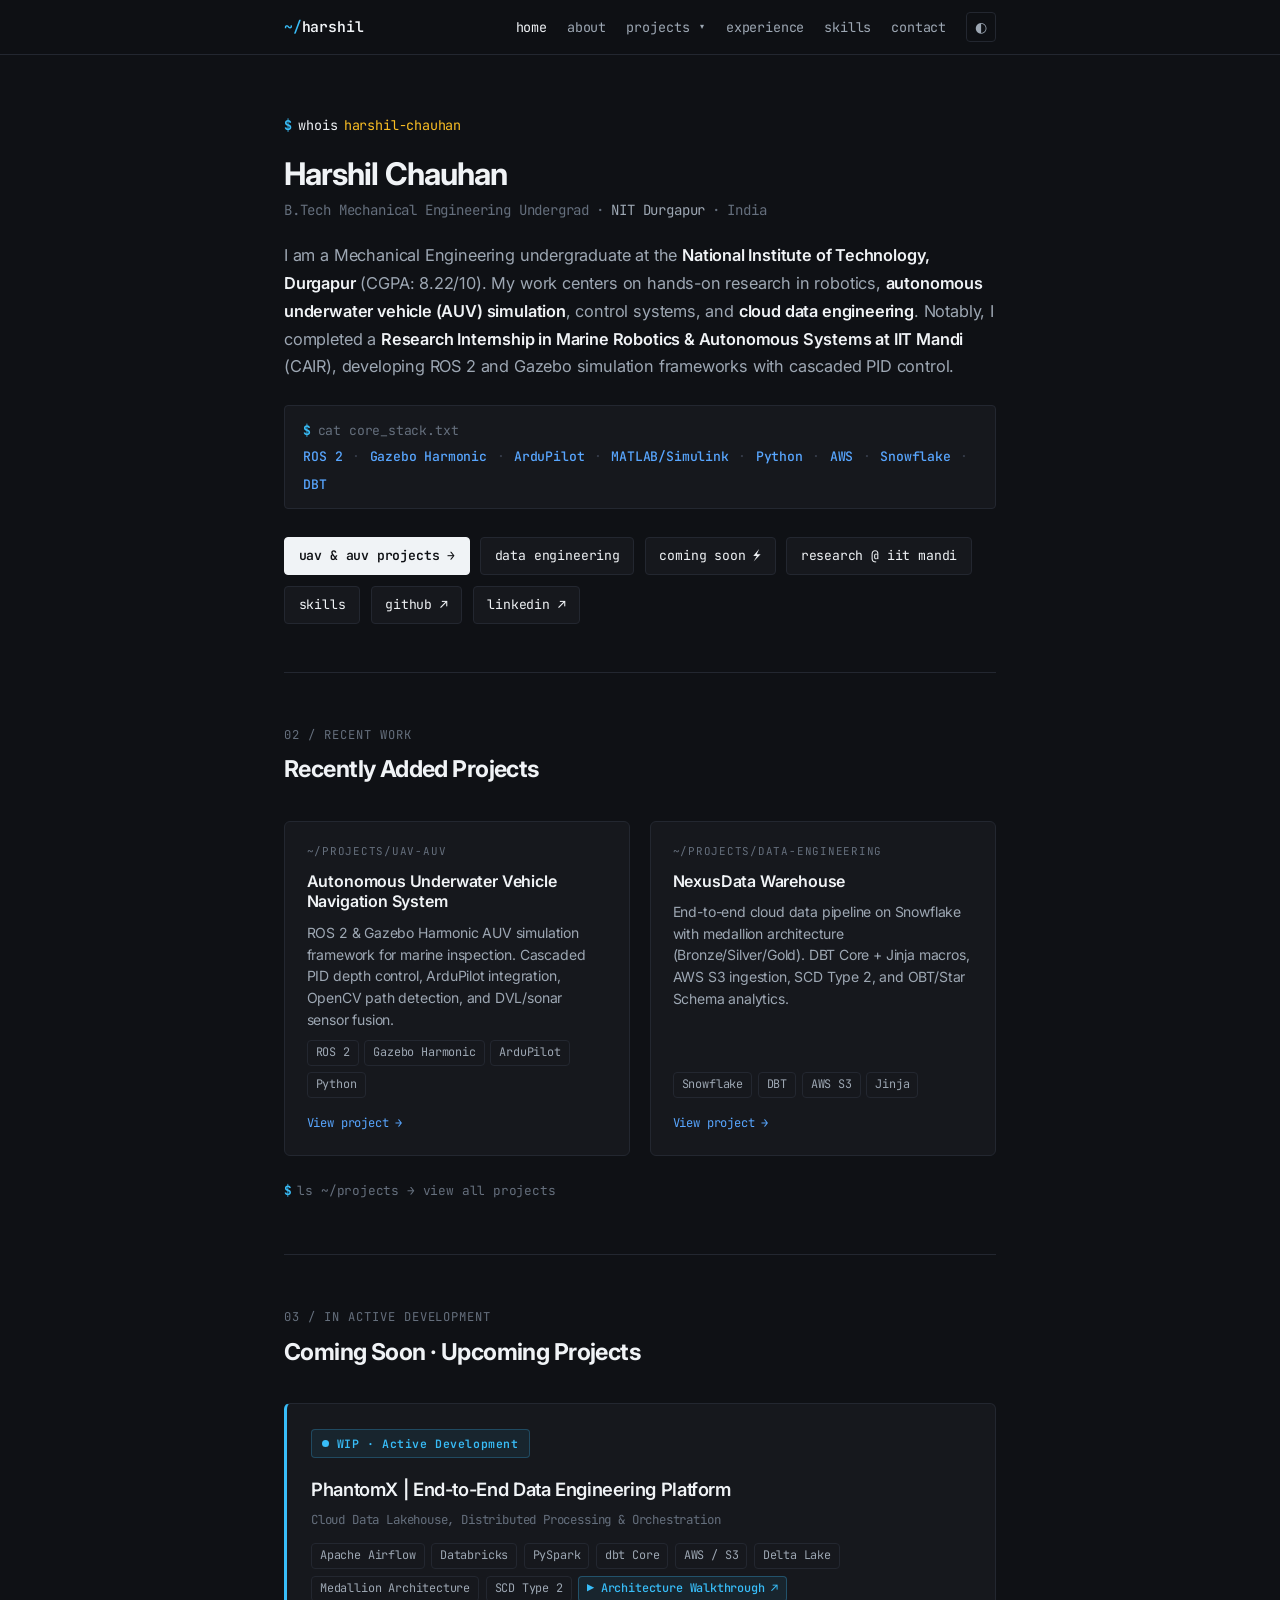
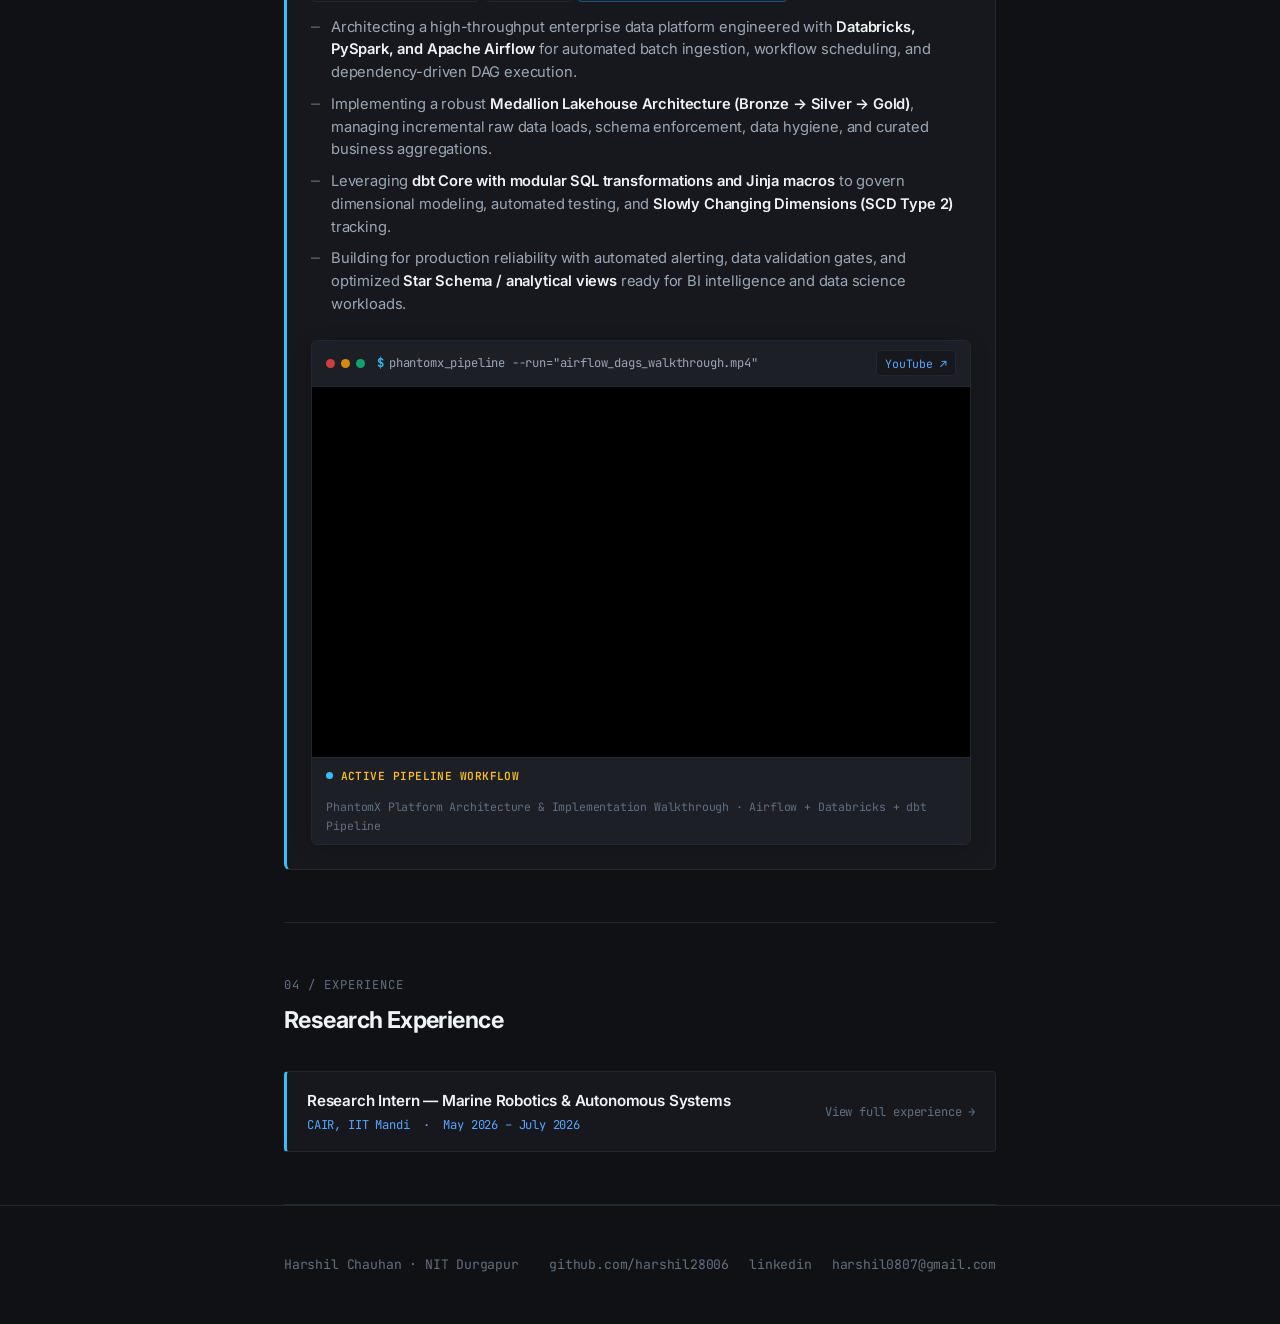
==== commit 3ca20793: "feat: add coming soon section on homepage featuring PhantomX Data Platform" ====
--- a/index.html
+++ b/index.html
@@ -43,8 +43,7 @@
           <ul class="dropdown-menu" role="menu">
             <li role="none"><a href="projects/uav-auv.html" role="menuitem"><span class="dm-tilde">~/</span><span class="dm-path">projects/uav-auv</span></a></li>
             <li role="none"><a href="projects/data-engineering.html" role="menuitem"><span class="dm-tilde">~/</span><span class="dm-path">projects/data-engineering</span></a></li>
-            <li role="none"><a href="projects/software.html" role="menuitem"><span class="dm-tilde">~/</span><span class="dm-path">projects/software</span></a></li>
-            <li role="none"><a href="projects/other.html" role="menuitem"><span class="dm-tilde">~/</span><span class="dm-path">projects/other</span></a></li>
+
           </ul>
         </li>
         <li><a href="experience.html" class="nav-link">experience</a></li>
@@ -110,6 +109,7 @@
       <div class="cta-row">
         <a class="btn primary" href="projects/uav-auv.html">uav &amp; auv projects →</a>
         <a class="btn" href="projects/data-engineering.html">data engineering</a>
+        <a class="btn" href="#upcoming-projects">coming soon ⚡</a>
         <a class="btn" href="experience.html">research @ iit mandi</a>
         <a class="btn" href="skills.html">skills</a>
         <a class="btn" href="https://github.com/harshil28006" target="_blank" rel="noopener">github ↗</a>
@@ -163,10 +163,99 @@
       </a>
     </section>
 
+    <!-- Coming Soon / In Active Development -->
+    <section class="section" id="upcoming-projects">
+      <div class="section-head">
+        <span class="section-label">03 / In Active Development</span>
+        <h2 class="section-title">Coming Soon · Upcoming Projects</h2>
+      </div>
+
+      <div class="upcoming-project-item">
+        <div class="project-header">
+          <div>
+            <div class="upcoming-badge">
+              <span class="status-pulsing-dot pulse-cyan"></span>
+              <span>WIP · Active Development</span>
+            </div>
+            <h3 class="project-title" style="margin-top: 0.5rem;">PhantomX | End-to-End Data Engineering Platform</h3>
+            <span class="project-tagline">Cloud Data Lakehouse, Distributed Processing &amp; Orchestration</span>
+          </div>
+        </div>
+
+        <div class="tech-tag-row" style="margin-top: 0.75rem;">
+          <span class="tech-tag">Apache Airflow</span>
+          <span class="tech-tag">Databricks</span>
+          <span class="tech-tag">PySpark</span>
+          <span class="tech-tag">dbt Core</span>
+          <span class="tech-tag">AWS / S3</span>
+          <span class="tech-tag">Delta Lake</span>
+          <span class="tech-tag">Medallion Architecture</span>
+          <span class="tech-tag">SCD Type 2</span>
+          <a href="https://youtu.be/ZEE-jNAthB0" target="_blank" rel="noopener" class="tech-tag video-tag">
+            ▶ Architecture Walkthrough ↗
+          </a>
+        </div>
+
+        <ul class="achievements-list" style="margin-top: 0.85rem;">
+          <li>
+            Architecting a high-throughput enterprise data platform engineered with <strong>Databricks, PySpark, and Apache Airflow</strong> for automated batch ingestion, workflow scheduling, and dependency-driven DAG execution.
+          </li>
+          <li>
+            Implementing a robust <strong>Medallion Lakehouse Architecture (Bronze → Silver → Gold)</strong>, managing incremental raw data loads, schema enforcement, data hygiene, and curated business aggregations.
+          </li>
+          <li>
+            Leveraging <strong>dbt Core with modular SQL transformations and Jinja macros</strong> to govern dimensional modeling, automated testing, and <strong>Slowly Changing Dimensions (SCD Type 2)</strong> tracking.
+          </li>
+          <li>
+            Building for production reliability with automated alerting, data validation gates, and optimized <strong>Star Schema / analytical views</strong> ready for BI intelligence and data science workloads.
+          </li>
+        </ul>
+
+        <!-- Embedded Video Showcase -->
+        <div class="video-showcase">
+          <div class="video-showcase-header">
+            <div class="video-window-controls" aria-hidden="true">
+              <span class="control-dot dot-red"></span>
+              <span class="control-dot dot-yellow"></span>
+              <span class="control-dot dot-green"></span>
+            </div>
+            <div class="video-showcase-title">
+              <span class="cmd-dollar">$</span>
+              <span>phantomx_pipeline --run="airflow_dags_walkthrough.mp4"</span>
+            </div>
+            <a href="https://youtu.be/ZEE-jNAthB0" target="_blank" rel="noopener" class="video-direct-link" title="Open architecture walkthrough on YouTube">
+              YouTube ↗
+            </a>
+          </div>
+
+          <div class="video-player-container">
+            <iframe
+              id="phantomx-preview-video"
+              src="https://www.youtube-nocookie.com/embed/ZEE-jNAthB0"
+              title="PhantomX End-to-End Data Engineering Platform Walkthrough"
+              loading="lazy"
+              allow="accelerometer; autoplay; clipboard-write; encrypted-media; gyroscope; picture-in-picture; web-share"
+              referrerpolicy="strict-origin-when-cross-origin"
+              allowfullscreen>
+            </iframe>
+          </div>
+
+          <div class="video-showcase-footer">
+            <span class="video-status-indicator">
+              <span class="status-pulsing-dot pulse-cyan"></span> ACTIVE PIPELINE WORKFLOW
+            </span>
+            <span class="video-caption-text">
+              PhantomX Platform Architecture &amp; Implementation Walkthrough · Airflow + Databricks + dbt Pipeline
+            </span>
+          </div>
+        </div>
+      </div>
+    </section>
+
     <!-- Experience Teaser -->
     <section class="section" id="experience-teaser">
       <div class="section-head">
-        <span class="section-label">03 / Experience</span>
+        <span class="section-label">04 / Experience</span>
         <h2 class="section-title">Research Experience</h2>
       </div>
 
--- a/css/style.css
+++ b/css/style.css
@@ -1375,6 +1375,41 @@
 
 .section-viewall:hover {
   color: var(--text-primary);
+}
+
+/* --------------------------------------------------------------------------
+   Upcoming Projects / Coming Soon Component
+   -------------------------------------------------------------------------- */
+.upcoming-project-item {
+  background: var(--bg-secondary);
+  border: 1px solid var(--border-subtle);
+  border-left: 3px solid var(--accent-cyan);
+  border-radius: var(--radius-md);
+  padding: 1.5rem;
+  margin-top: 1rem;
+  transition: border-color var(--transition), box-shadow var(--transition);
+}
+
+.upcoming-project-item:hover {
+  border-color: var(--border-hover);
+  border-left-color: var(--accent-cyan);
+  box-shadow: 0 6px 24px rgba(0, 0, 0, 0.2);
+}
+
+.upcoming-badge {
+  display: inline-flex;
+  align-items: center;
+  gap: 0.45rem;
+  font-family: var(--font-mono);
+  font-size: 0.72rem;
+  font-weight: 600;
+  color: var(--accent-cyan);
+  background: rgba(56, 189, 248, 0.08);
+  border: 1px solid rgba(56, 189, 248, 0.25);
+  padding: 0.25rem 0.65rem;
+  border-radius: var(--radius-sm);
+  letter-spacing: 0.05em;
+  margin-bottom: 0.5rem;
 }
 
 /* --------------------------------------------------------------------------
@@ -1715,6 +1750,10 @@
     grid-template-columns: 1fr;
   }
 
+  .upcoming-project-item {
+    padding: 1.15rem;
+  }
+
   .contact-grid {
     grid-template-columns: 1fr;
   }
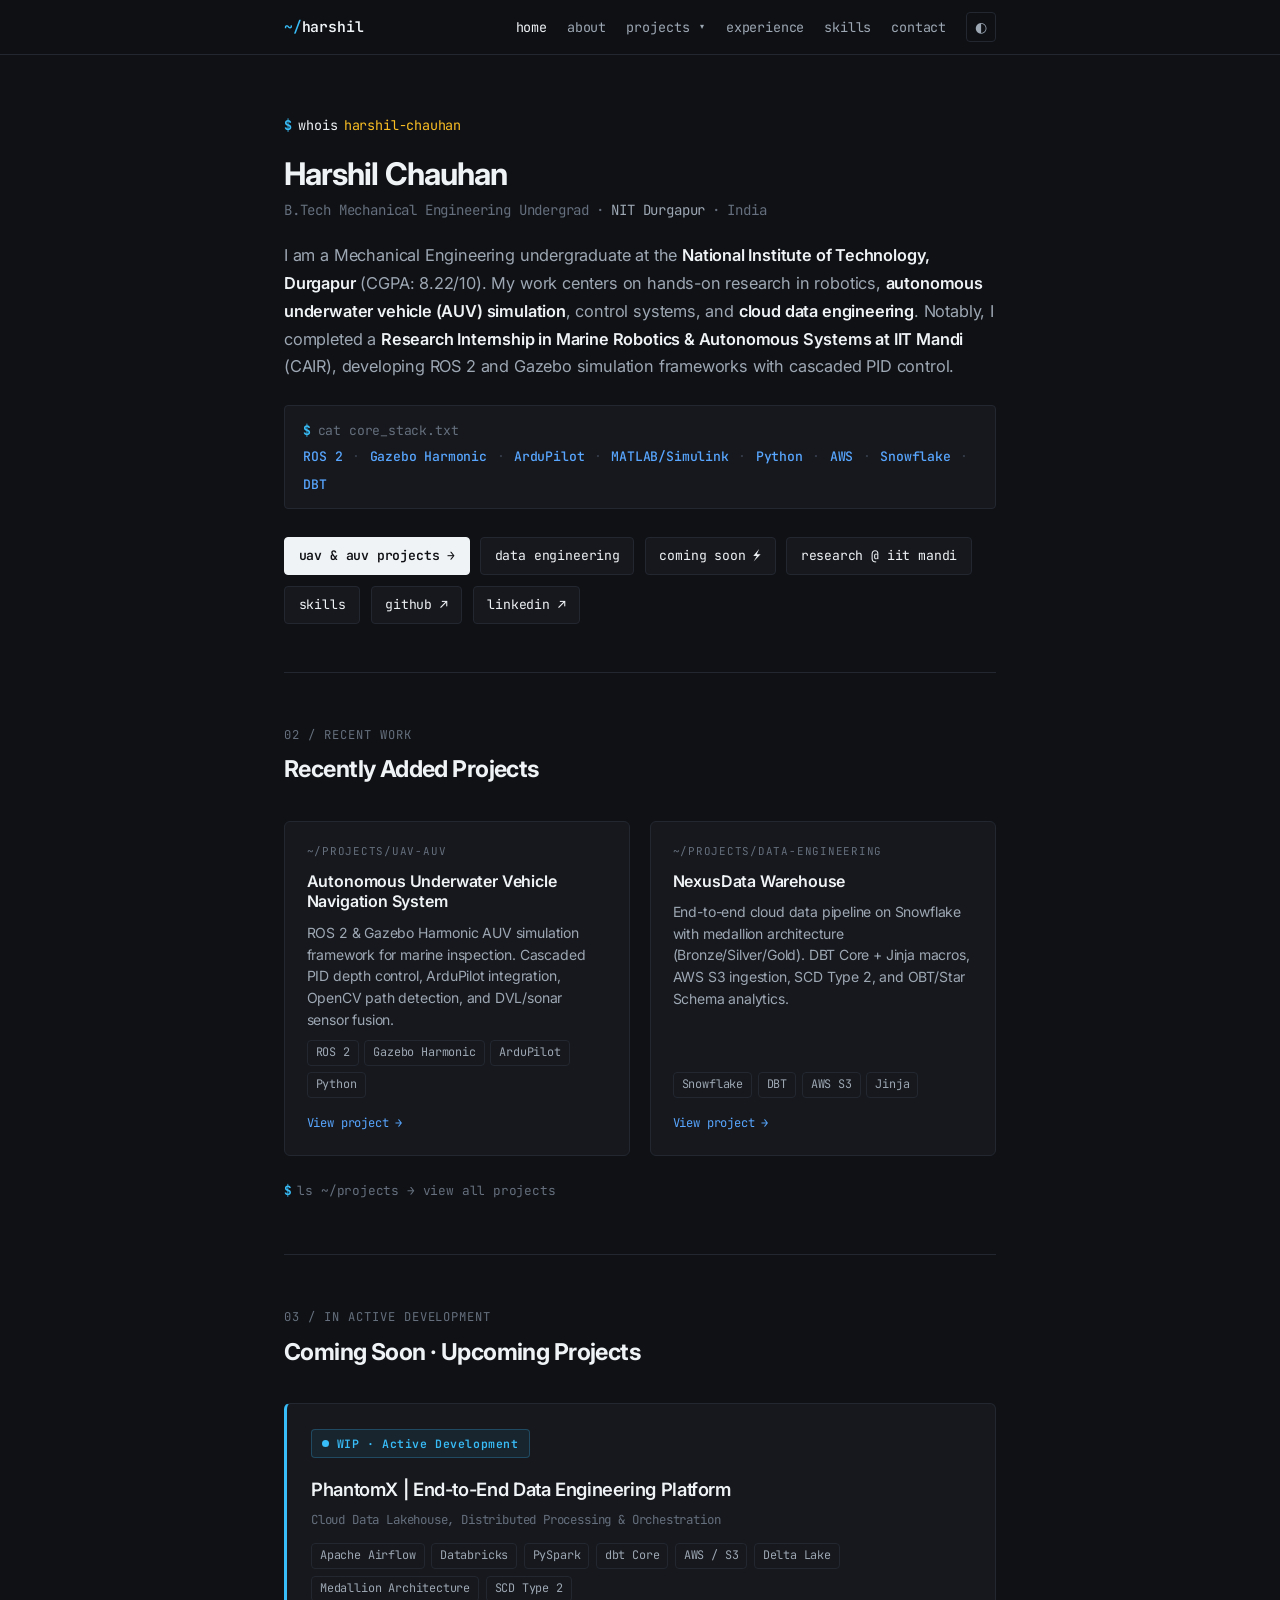
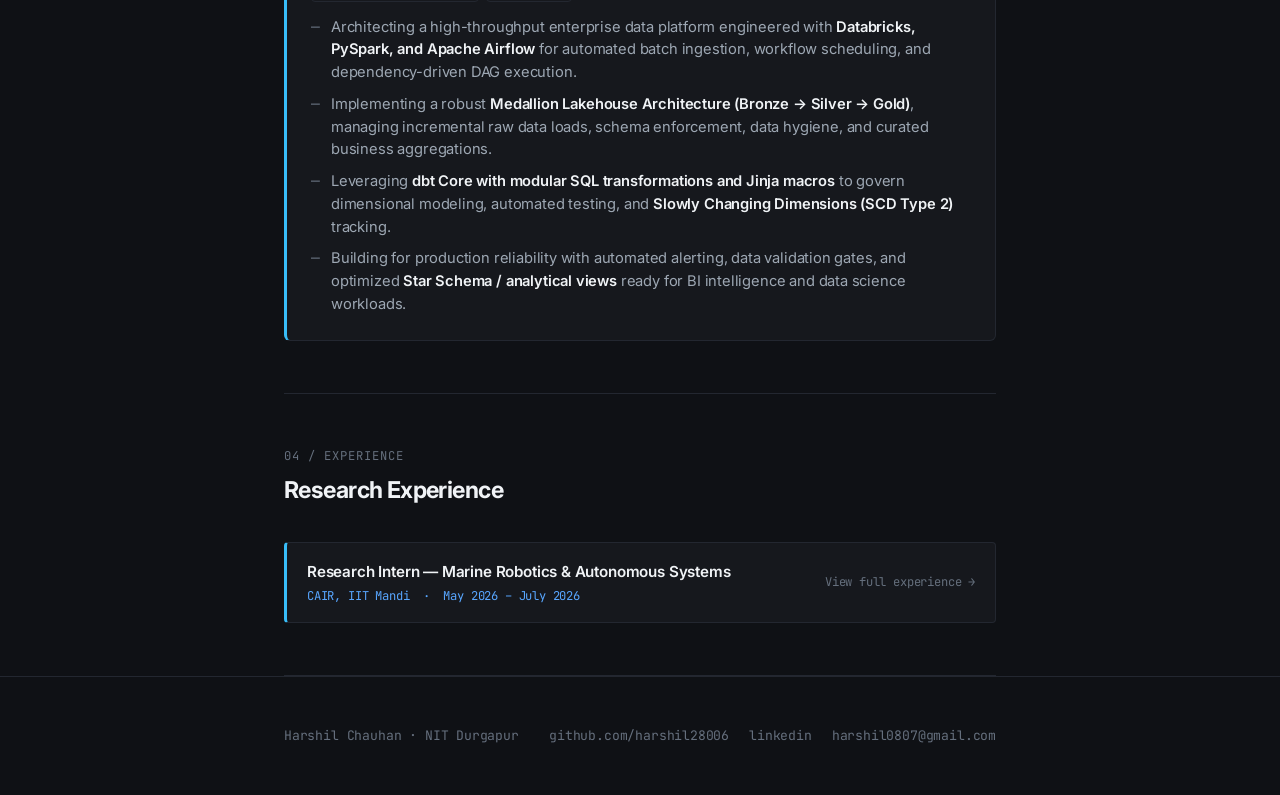
==== commit 9b4123b3: "refactor: remove video embed from PhantomX in coming soon section" ====
--- a/index.html
+++ b/index.html
@@ -191,9 +191,6 @@
           <span class="tech-tag">Delta Lake</span>
           <span class="tech-tag">Medallion Architecture</span>
           <span class="tech-tag">SCD Type 2</span>
-          <a href="https://youtu.be/ZEE-jNAthB0" target="_blank" rel="noopener" class="tech-tag video-tag">
-            ▶ Architecture Walkthrough ↗
-          </a>
         </div>
 
         <ul class="achievements-list" style="margin-top: 0.85rem;">
@@ -210,45 +207,6 @@
             Building for production reliability with automated alerting, data validation gates, and optimized <strong>Star Schema / analytical views</strong> ready for BI intelligence and data science workloads.
           </li>
         </ul>
-
-        <!-- Embedded Video Showcase -->
-        <div class="video-showcase">
-          <div class="video-showcase-header">
-            <div class="video-window-controls" aria-hidden="true">
-              <span class="control-dot dot-red"></span>
-              <span class="control-dot dot-yellow"></span>
-              <span class="control-dot dot-green"></span>
-            </div>
-            <div class="video-showcase-title">
-              <span class="cmd-dollar">$</span>
-              <span>phantomx_pipeline --run="airflow_dags_walkthrough.mp4"</span>
-            </div>
-            <a href="https://youtu.be/ZEE-jNAthB0" target="_blank" rel="noopener" class="video-direct-link" title="Open architecture walkthrough on YouTube">
-              YouTube ↗
-            </a>
-          </div>
-
-          <div class="video-player-container">
-            <iframe
-              id="phantomx-preview-video"
-              src="https://www.youtube-nocookie.com/embed/ZEE-jNAthB0"
-              title="PhantomX End-to-End Data Engineering Platform Walkthrough"
-              loading="lazy"
-              allow="accelerometer; autoplay; clipboard-write; encrypted-media; gyroscope; picture-in-picture; web-share"
-              referrerpolicy="strict-origin-when-cross-origin"
-              allowfullscreen>
-            </iframe>
-          </div>
-
-          <div class="video-showcase-footer">
-            <span class="video-status-indicator">
-              <span class="status-pulsing-dot pulse-cyan"></span> ACTIVE PIPELINE WORKFLOW
-            </span>
-            <span class="video-caption-text">
-              PhantomX Platform Architecture &amp; Implementation Walkthrough · Airflow + Databricks + dbt Pipeline
-            </span>
-          </div>
-        </div>
       </div>
     </section>
 
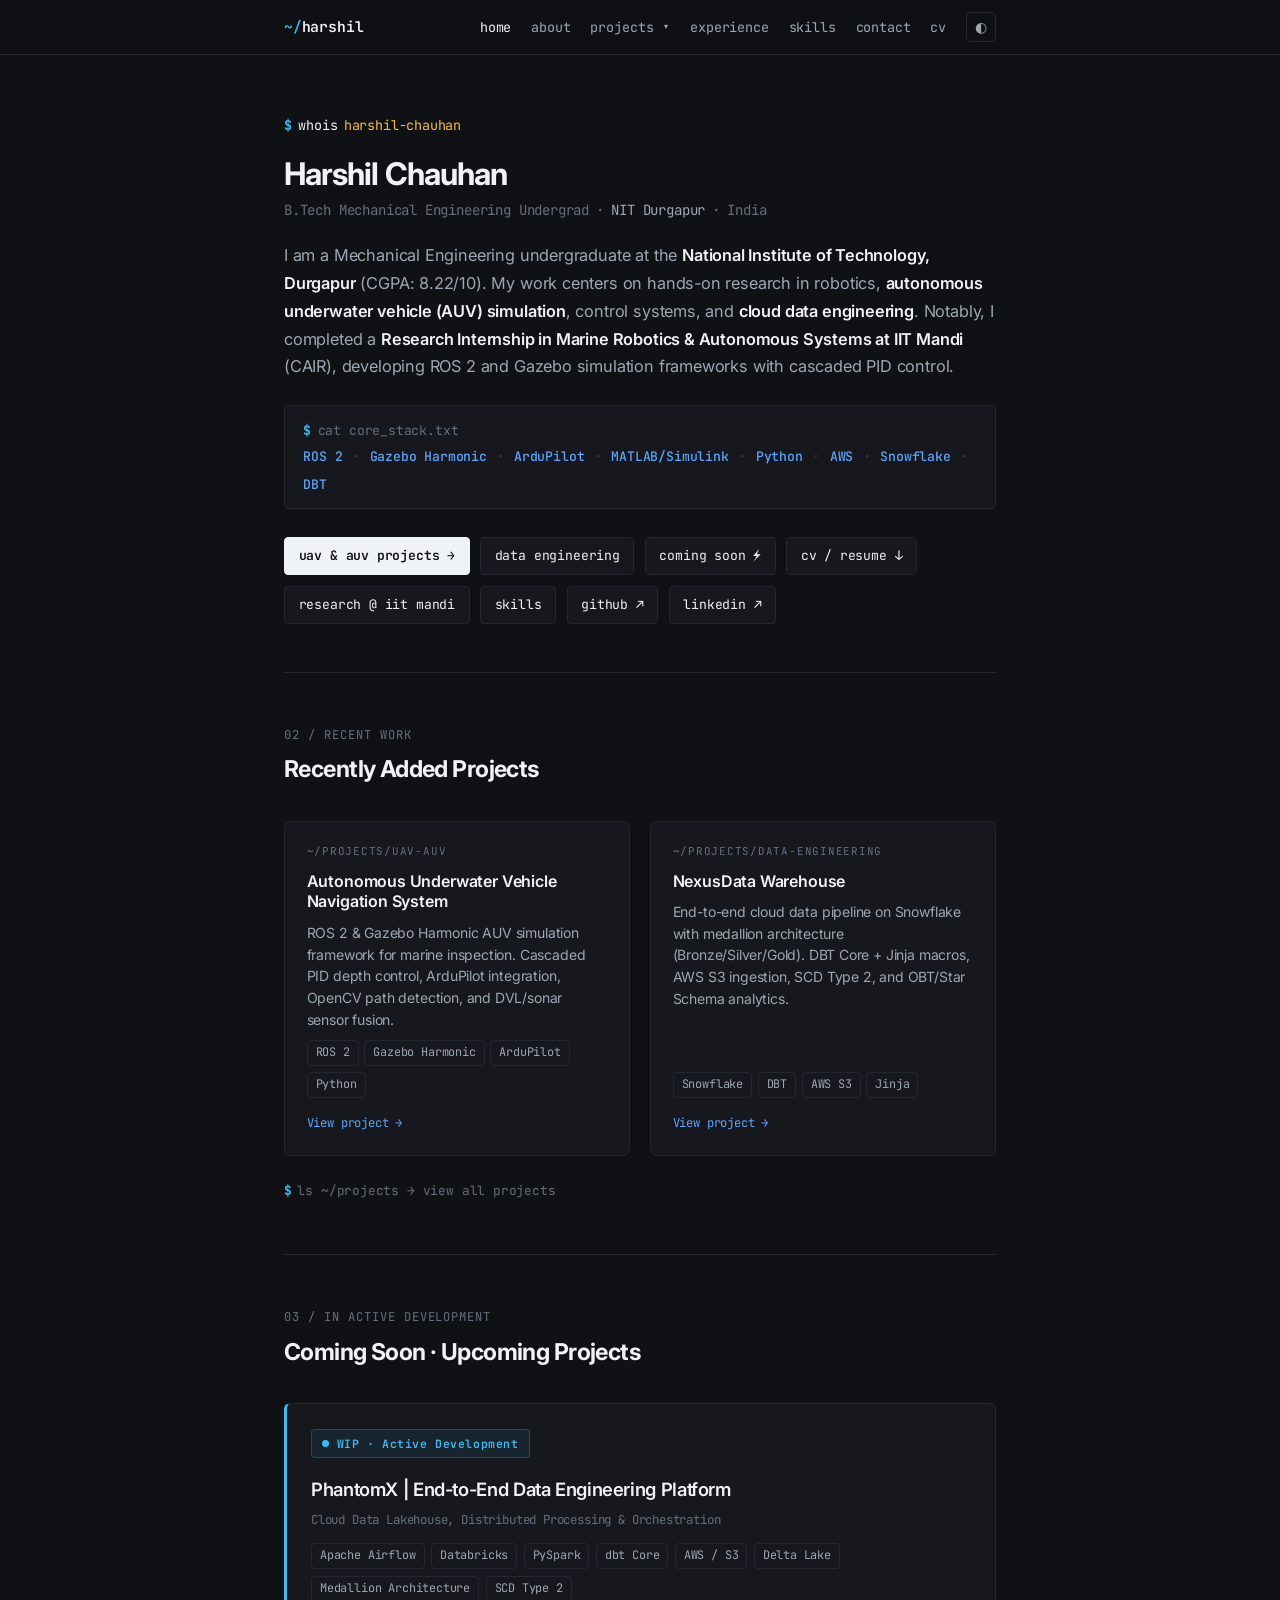
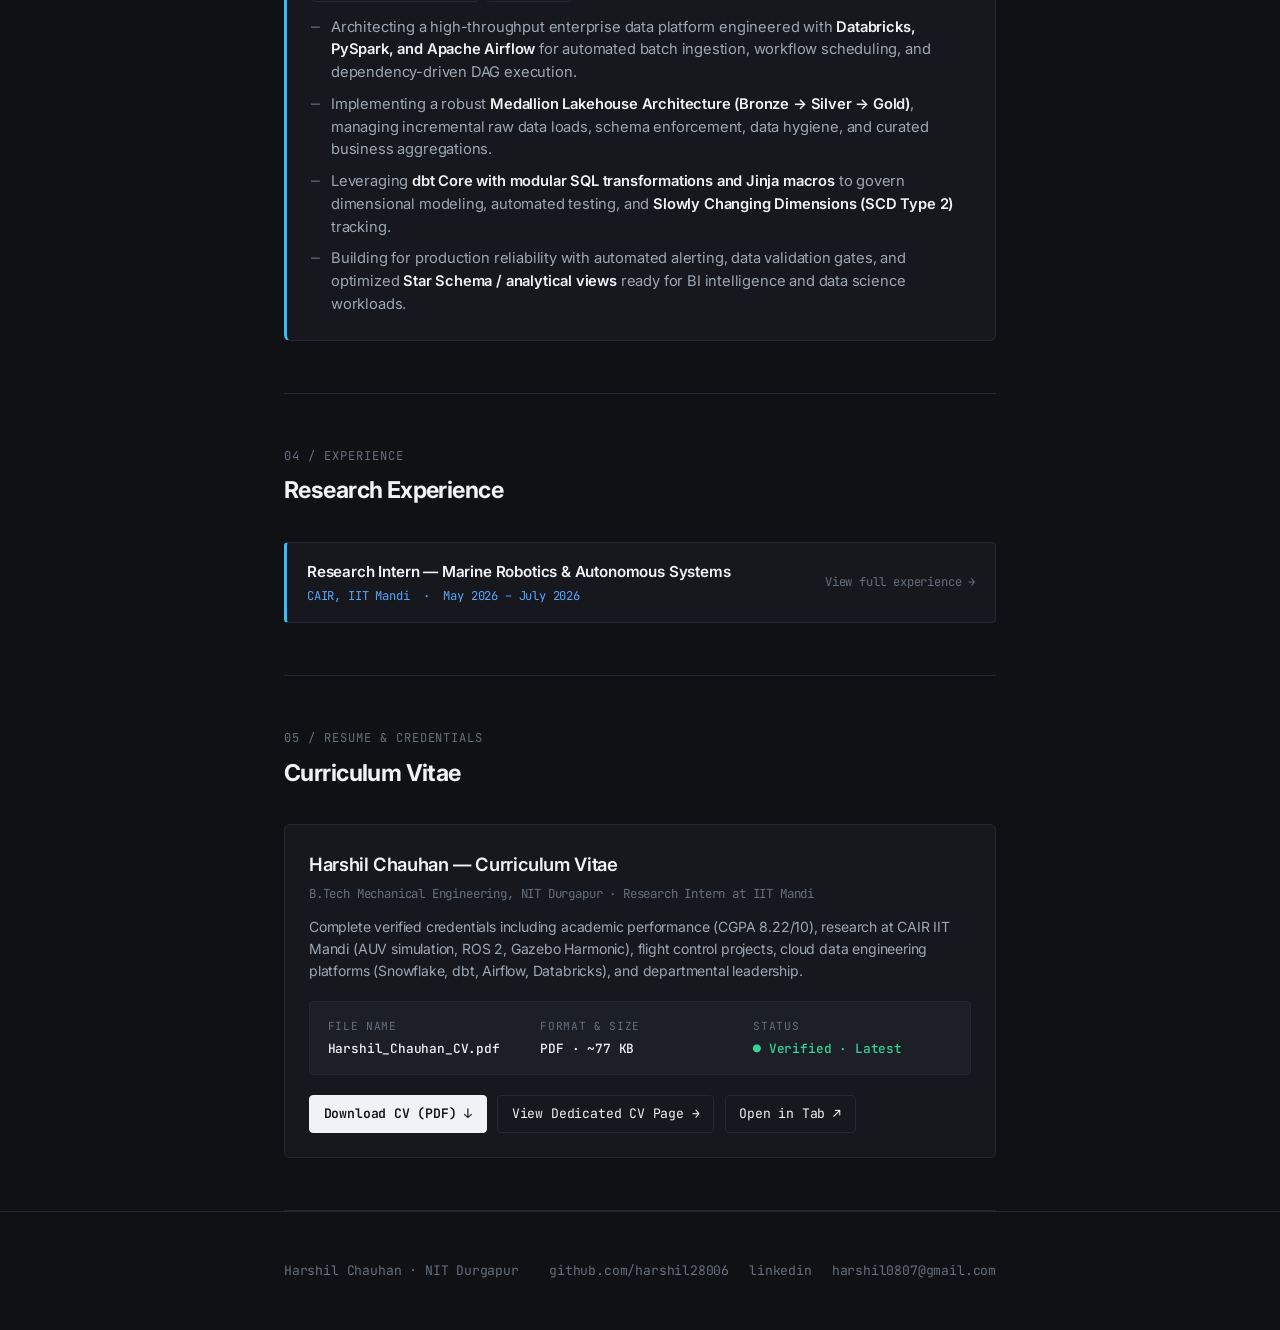
==== commit fb3a3752: "feat: add dedicated CV download page and CV section across website" ====
--- a/index.html
+++ b/index.html
@@ -49,6 +49,7 @@
         <li><a href="experience.html" class="nav-link">experience</a></li>
         <li><a href="skills.html" class="nav-link">skills</a></li>
         <li><a href="contact.html" class="nav-link">contact</a></li>
+        <li><a href="cv.html" class="nav-link">cv</a></li>
         <li>
           <button type="button" class="theme-toggle" id="theme-toggle" aria-label="Toggle theme" title="Toggle theme (T)">◐</button>
         </li>
@@ -110,6 +111,7 @@
         <a class="btn primary" href="projects/uav-auv.html">uav &amp; auv projects →</a>
         <a class="btn" href="projects/data-engineering.html">data engineering</a>
         <a class="btn" href="#upcoming-projects">coming soon ⚡</a>
+        <a class="btn" href="cv.html">cv / resume ↓</a>
         <a class="btn" href="experience.html">research @ iit mandi</a>
         <a class="btn" href="skills.html">skills</a>
         <a class="btn" href="https://github.com/harshil28006" target="_blank" rel="noopener">github ↗</a>
@@ -226,6 +228,54 @@
       </a>
     </section>
 
+    <!-- Curriculum Vitae Section -->
+    <section class="section" id="cv">
+      <div class="section-head">
+        <span class="section-label">05 / Resume &amp; Credentials</span>
+        <h2 class="section-title">Curriculum Vitae</h2>
+      </div>
+
+      <div class="cv-card">
+        <div class="project-header">
+          <div>
+            <h3 class="project-title">Harshil Chauhan — Curriculum Vitae</h3>
+            <span class="project-tagline">B.Tech Mechanical Engineering, NIT Durgapur · Research Intern at IIT Mandi</span>
+          </div>
+        </div>
+
+        <p class="project-card-desc" style="margin-top: 0.5rem;">
+          Complete verified credentials including academic performance (CGPA 8.22/10), research at CAIR IIT Mandi (AUV simulation, ROS 2, Gazebo Harmonic), flight control projects, cloud data engineering platforms (Snowflake, dbt, Airflow, Databricks), and departmental leadership.
+        </p>
+
+        <div class="cv-meta-grid">
+          <div class="cv-meta-item">
+            <span class="cv-meta-label">File Name</span>
+            <span class="cv-meta-value">Harshil_Chauhan_CV.pdf</span>
+          </div>
+          <div class="cv-meta-item">
+            <span class="cv-meta-label">Format &amp; Size</span>
+            <span class="cv-meta-value">PDF · ~77 KB</span>
+          </div>
+          <div class="cv-meta-item">
+            <span class="cv-meta-label">Status</span>
+            <span class="cv-meta-value" style="color: var(--accent-green);">● Verified · Latest</span>
+          </div>
+        </div>
+
+        <div class="cta-row" style="margin-top: 1rem;">
+          <a class="btn primary" href="assets/Harshil_Chauhan_CV.pdf" download="Harshil_Chauhan_CV.pdf">
+            Download CV (PDF) ↓
+          </a>
+          <a class="btn" href="cv.html">
+            View Dedicated CV Page →
+          </a>
+          <a class="btn" href="assets/Harshil_Chauhan_CV.pdf" target="_blank" rel="noopener">
+            Open in Tab ↗
+          </a>
+        </div>
+      </div>
+    </section>
+
   </main>
 
   <!-- Footer -->
--- a/css/style.css
+++ b/css/style.css
@@ -1635,6 +1635,109 @@
   font-size: 0.88rem;
   color: var(--text-secondary);
   line-height: 1.5;
+}
+
+/* --------------------------------------------------------------------------
+   CV / Resume Component & Preview
+   -------------------------------------------------------------------------- */
+.cv-card {
+  background: var(--bg-secondary);
+  border: 1px solid var(--border-subtle);
+  border-radius: var(--radius-md);
+  padding: 1.5rem;
+  transition: border-color var(--transition), box-shadow var(--transition);
+}
+
+.cv-card:hover {
+  border-color: var(--border-hover);
+  box-shadow: 0 4px 20px rgba(0, 0, 0, 0.18);
+}
+
+.cv-meta-grid {
+  display: grid;
+  grid-template-columns: repeat(auto-fit, minmax(180px, 1fr));
+  gap: 0.85rem;
+  margin: 1.25rem 0;
+  padding: 0.9rem 1.1rem;
+  background: var(--bg-subtle);
+  border: 1px solid var(--border-subtle);
+  border-radius: var(--radius-sm);
+  font-family: var(--font-mono);
+  font-size: 0.8rem;
+}
+
+.cv-meta-item {
+  display: flex;
+  flex-direction: column;
+  gap: 0.2rem;
+}
+
+.cv-meta-label {
+  color: var(--text-muted);
+  font-size: 0.7rem;
+  text-transform: uppercase;
+  letter-spacing: 0.06em;
+}
+
+.cv-meta-value {
+  color: var(--text-primary);
+  font-weight: 500;
+}
+
+.cv-viewer-container {
+  margin-top: 1.75rem;
+  border: 1px solid var(--border-subtle);
+  border-radius: var(--radius-md);
+  overflow: hidden;
+  background: var(--bg-secondary);
+  box-shadow: 0 4px 20px rgba(0, 0, 0, 0.15);
+}
+
+.cv-viewer-header {
+  display: flex;
+  align-items: center;
+  justify-content: space-between;
+  padding: 0.6rem 0.9rem;
+  background: var(--bg-subtle);
+  border-bottom: 1px solid var(--border-subtle);
+  font-family: var(--font-mono);
+  font-size: 0.76rem;
+}
+
+.cv-frame {
+  width: 100%;
+  height: 800px;
+  border: none;
+  background: #14171d;
+  display: block;
+}
+
+.cv-highlight-list {
+  list-style: none;
+  display: flex;
+  flex-direction: column;
+  gap: 0.65rem;
+  margin: 1.25rem 0;
+}
+
+.cv-highlight-list li {
+  position: relative;
+  padding-left: 1.35rem;
+  font-size: 0.92rem;
+  color: var(--text-secondary);
+  line-height: 1.55;
+}
+
+.cv-highlight-list li::before {
+  content: "→";
+  position: absolute;
+  left: 0;
+  color: var(--accent-cyan);
+  font-family: var(--font-mono);
+}
+
+.cv-highlight-list li strong {
+  color: var(--text-primary);
 }
 
 /* --------------------------------------------------------------------------
@@ -1758,6 +1861,14 @@
     grid-template-columns: 1fr;
   }
 
+  .cv-card {
+    padding: 1.15rem;
+  }
+
+  .cv-frame {
+    height: 520px;
+  }
+
   .page-hero {
     padding-top: 2rem;
     padding-bottom: 1.75rem;
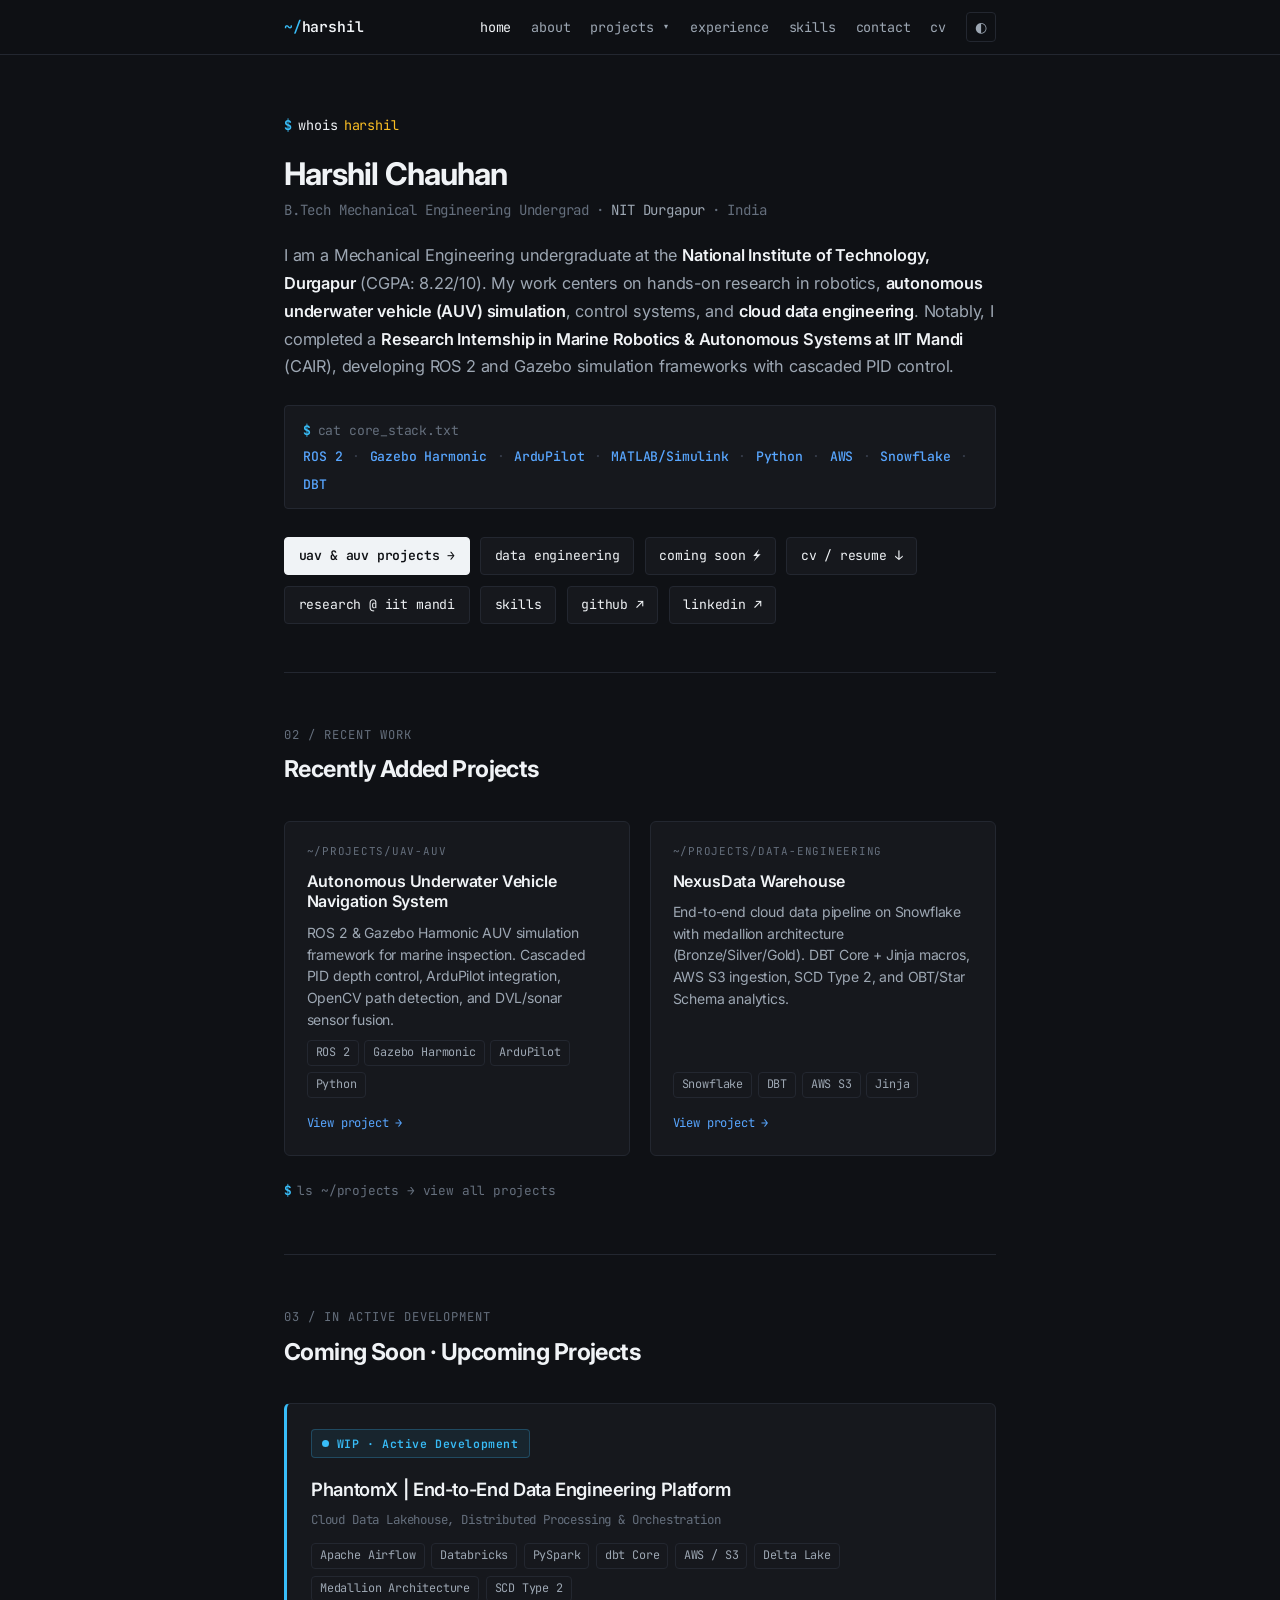
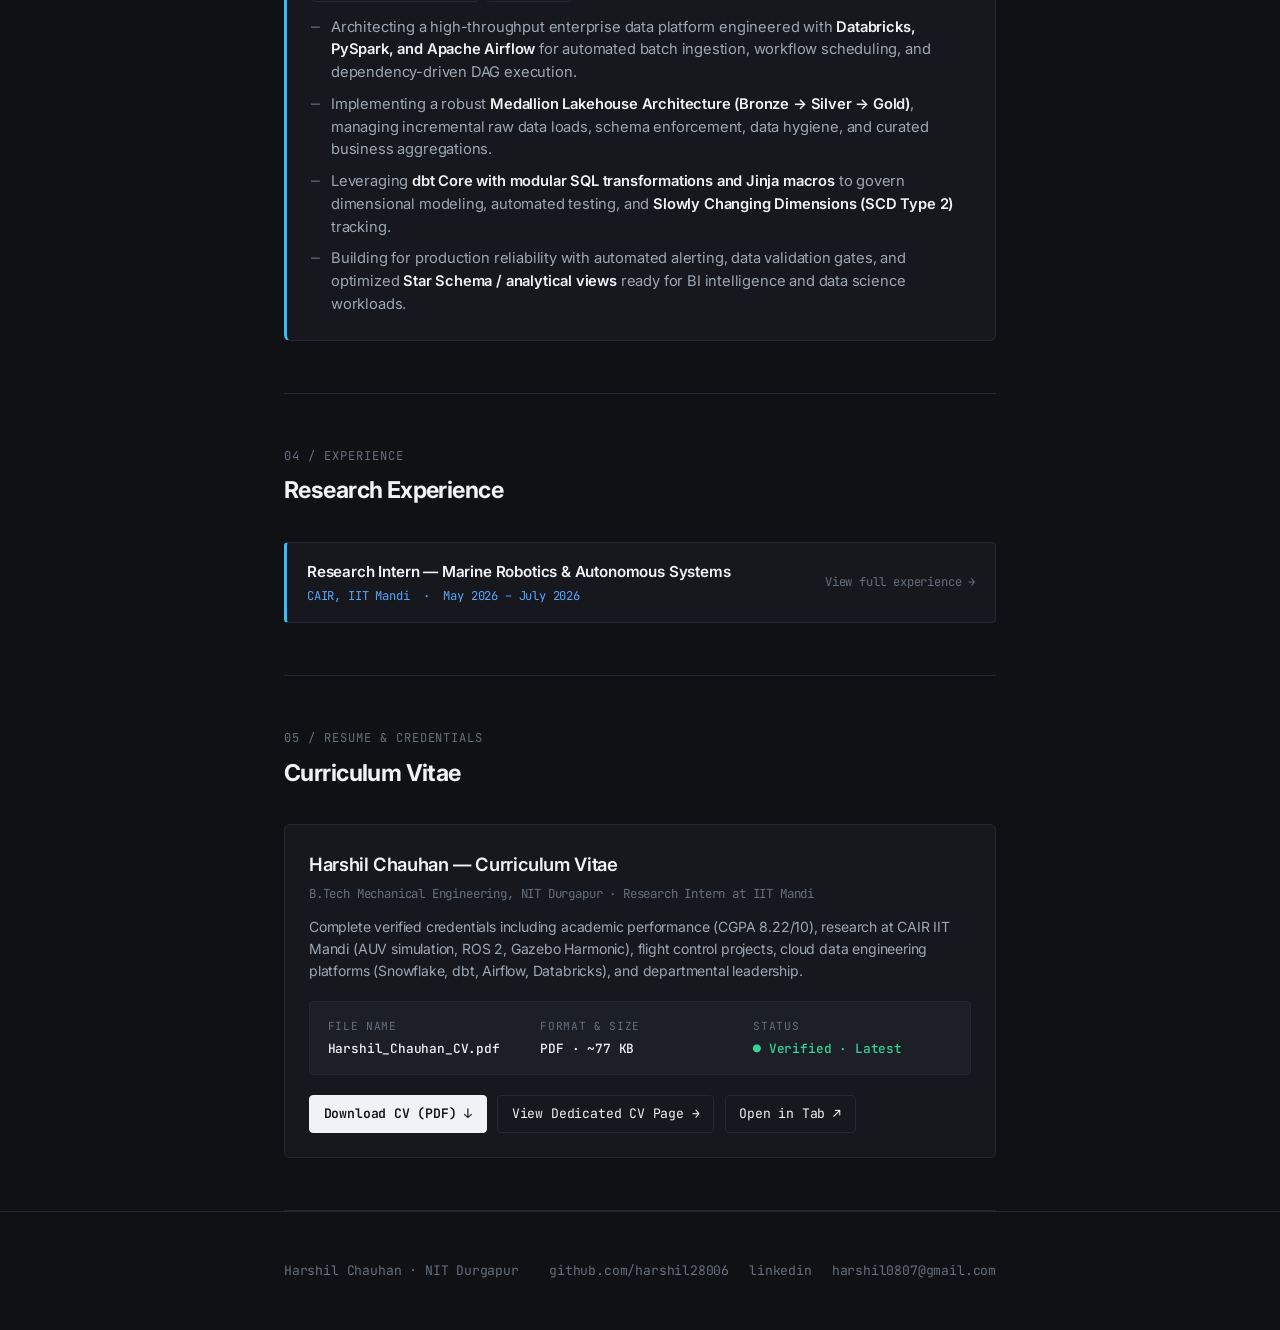
==== commit 8f7e0190: "Updated website8" ====
--- a/index.html
+++ b/index.html
@@ -1,30 +1,36 @@
 <!DOCTYPE html>
 <html lang="en" data-theme="dark">
+
 <head>
   <meta charset="UTF-8">
   <meta name="viewport" content="width=device-width, initial-scale=1.0">
   <title>Harshil Chauhan — Robotics &amp; Data Systems</title>
-  <meta name="description" content="Harshil Chauhan — Mechanical Engineering undergraduate at NIT Durgapur. Research in AUV simulation, UAV flight control, and cloud data engineering. Research Intern at IIT Mandi.">
+  <meta name="description"
+    content="Harshil Chauhan — Mechanical Engineering undergraduate at NIT Durgapur. Research in AUV simulation, UAV flight control, and cloud data engineering. Research Intern at IIT Mandi.">
   <meta name="author" content="Harshil Chauhan">
 
   <!-- Open Graph -->
   <meta property="og:type" content="website">
   <meta property="og:title" content="Harshil Chauhan — Robotics &amp; Data Systems">
-  <meta property="og:description" content="B.Tech Mechanical Engineering at NIT Durgapur. Research in AUV simulation, UAV flight control, and cloud data engineering (Snowflake, DBT).">
+  <meta property="og:description"
+    content="B.Tech Mechanical Engineering at NIT Durgapur. Research in AUV simulation, UAV flight control, and cloud data engineering (Snowflake, DBT).">
   <meta property="og:url" content="https://harshil28006.github.io/">
 
   <link rel="preconnect" href="https://fonts.googleapis.com">
   <link rel="preconnect" href="https://fonts.gstatic.com" crossorigin>
-  <link href="https://fonts.googleapis.com/css2?family=Inter:wght@400;500;600;700&family=JetBrains+Mono:wght@400;500;600&display=swap" rel="stylesheet">
+  <link
+    href="https://fonts.googleapis.com/css2?family=Inter:wght@400;500;600;700&family=JetBrains+Mono:wght@400;500;600&display=swap"
+    rel="stylesheet">
   <link rel="stylesheet" href="css/style.css">
 
   <script>
     try {
       var saved = localStorage.getItem('theme');
       if (saved) document.documentElement.dataset.theme = saved;
-    } catch(e) {}
+    } catch (e) { }
   </script>
 </head>
+
 <body>
   <a class="skip-link" href="#main">Skip to content</a>
 
@@ -34,15 +40,18 @@
       <a href="index.html" class="navbar-path" aria-label="Harshil Chauhan Home">
         <span class="p-tilde">~/</span><span class="p-name">harshil</span>
       </a>
-      <button class="nav-mobile-toggle" id="nav-mobile-toggle" aria-label="Open navigation menu" aria-expanded="false">☰</button>
+      <button class="nav-mobile-toggle" id="nav-mobile-toggle" aria-label="Open navigation menu"
+        aria-expanded="false">☰</button>
       <ul class="navbar-nav" id="navbar-nav" role="list">
         <li><a href="index.html" class="nav-link">home</a></li>
         <li><a href="about.html" class="nav-link">about</a></li>
         <li class="nav-dropdown">
           <button class="nav-dropdown-toggle" aria-haspopup="true" aria-expanded="false">projects ▾</button>
           <ul class="dropdown-menu" role="menu">
-            <li role="none"><a href="projects/uav-auv.html" role="menuitem"><span class="dm-tilde">~/</span><span class="dm-path">projects/uav-auv</span></a></li>
-            <li role="none"><a href="projects/data-engineering.html" role="menuitem"><span class="dm-tilde">~/</span><span class="dm-path">projects/data-engineering</span></a></li>
+            <li role="none"><a href="projects/uav-auv.html" role="menuitem"><span class="dm-tilde">~/</span><span
+                  class="dm-path">projects/uav-auv</span></a></li>
+            <li role="none"><a href="projects/data-engineering.html" role="menuitem"><span
+                  class="dm-tilde">~/</span><span class="dm-path">projects/data-engineering</span></a></li>
 
           </ul>
         </li>
@@ -51,7 +60,8 @@
         <li><a href="contact.html" class="nav-link">contact</a></li>
         <li><a href="cv.html" class="nav-link">cv</a></li>
         <li>
-          <button type="button" class="theme-toggle" id="theme-toggle" aria-label="Toggle theme" title="Toggle theme (T)">◐</button>
+          <button type="button" class="theme-toggle" id="theme-toggle" aria-label="Toggle theme"
+            title="Toggle theme (T)">◐</button>
         </li>
       </ul>
     </div>
@@ -64,7 +74,7 @@
       <div class="cmd-line">
         <span class="cmd-dollar">$</span>
         <span class="cmd-name">whois</span>
-        <span class="cmd-arg">harshil-chauhan</span>
+        <span class="cmd-arg">harshil</span>
       </div>
 
       <div class="hero-identity">
@@ -79,7 +89,11 @@
       </div>
 
       <p class="hero-bio">
-        I am a Mechanical Engineering undergraduate at the <strong>National Institute of Technology, Durgapur</strong> (CGPA: 8.22/10). My work centers on hands-on research in robotics, <strong>autonomous underwater vehicle (AUV) simulation</strong>, control systems, and <strong>cloud data engineering</strong>. Notably, I completed a <strong>Research Internship in Marine Robotics &amp; Autonomous Systems at IIT Mandi</strong> (CAIR), developing ROS 2 and Gazebo simulation frameworks with cascaded PID control.
+        I am a Mechanical Engineering undergraduate at the <strong>National Institute of Technology, Durgapur</strong>
+        (CGPA: 8.22/10). My work centers on hands-on research in robotics, <strong>autonomous underwater vehicle (AUV)
+          simulation</strong>, control systems, and <strong>cloud data engineering</strong>. Notably, I completed a
+        <strong>Research Internship in Marine Robotics &amp; Autonomous Systems at IIT Mandi</strong> (CAIR), developing
+        ROS 2 and Gazebo simulation frameworks with cascaded PID control.
       </p>
 
       <!-- Terminal-style Core Stack -->
@@ -132,7 +146,8 @@
           <span class="project-card-label">~/projects/uav-auv</span>
           <h3 class="project-card-title">Autonomous Underwater Vehicle Navigation System</h3>
           <p class="project-card-desc">
-            ROS 2 &amp; Gazebo Harmonic AUV simulation framework for marine inspection. Cascaded PID depth control, ArduPilot integration, OpenCV path detection, and DVL/sonar sensor fusion.
+            ROS 2 &amp; Gazebo Harmonic AUV simulation framework for marine inspection. Cascaded PID depth control,
+            ArduPilot integration, OpenCV path detection, and DVL/sonar sensor fusion.
           </p>
           <div class="project-card-tags">
             <span class="tech-tag">ROS 2</span>
@@ -148,7 +163,8 @@
           <span class="project-card-label">~/projects/data-engineering</span>
           <h3 class="project-card-title">NexusData Warehouse</h3>
           <p class="project-card-desc">
-            End-to-end cloud data pipeline on Snowflake with medallion architecture (Bronze/Silver/Gold). DBT Core + Jinja macros, AWS S3 ingestion, SCD Type 2, and OBT/Star Schema analytics.
+            End-to-end cloud data pipeline on Snowflake with medallion architecture (Bronze/Silver/Gold). DBT Core +
+            Jinja macros, AWS S3 ingestion, SCD Type 2, and OBT/Star Schema analytics.
           </p>
           <div class="project-card-tags">
             <span class="tech-tag">Snowflake</span>
@@ -197,16 +213,21 @@
 
         <ul class="achievements-list" style="margin-top: 0.85rem;">
           <li>
-            Architecting a high-throughput enterprise data platform engineered with <strong>Databricks, PySpark, and Apache Airflow</strong> for automated batch ingestion, workflow scheduling, and dependency-driven DAG execution.
+            Architecting a high-throughput enterprise data platform engineered with <strong>Databricks, PySpark, and
+              Apache Airflow</strong> for automated batch ingestion, workflow scheduling, and dependency-driven DAG
+            execution.
           </li>
           <li>
-            Implementing a robust <strong>Medallion Lakehouse Architecture (Bronze → Silver → Gold)</strong>, managing incremental raw data loads, schema enforcement, data hygiene, and curated business aggregations.
+            Implementing a robust <strong>Medallion Lakehouse Architecture (Bronze → Silver → Gold)</strong>, managing
+            incremental raw data loads, schema enforcement, data hygiene, and curated business aggregations.
           </li>
           <li>
-            Leveraging <strong>dbt Core with modular SQL transformations and Jinja macros</strong> to govern dimensional modeling, automated testing, and <strong>Slowly Changing Dimensions (SCD Type 2)</strong> tracking.
+            Leveraging <strong>dbt Core with modular SQL transformations and Jinja macros</strong> to govern dimensional
+            modeling, automated testing, and <strong>Slowly Changing Dimensions (SCD Type 2)</strong> tracking.
           </li>
           <li>
-            Building for production reliability with automated alerting, data validation gates, and optimized <strong>Star Schema / analytical views</strong> ready for BI intelligence and data science workloads.
+            Building for production reliability with automated alerting, data validation gates, and optimized
+            <strong>Star Schema / analytical views</strong> ready for BI intelligence and data science workloads.
           </li>
         </ul>
       </div>
@@ -239,12 +260,15 @@
         <div class="project-header">
           <div>
             <h3 class="project-title">Harshil Chauhan — Curriculum Vitae</h3>
-            <span class="project-tagline">B.Tech Mechanical Engineering, NIT Durgapur · Research Intern at IIT Mandi</span>
+            <span class="project-tagline">B.Tech Mechanical Engineering, NIT Durgapur · Research Intern at IIT
+              Mandi</span>
           </div>
         </div>
 
         <p class="project-card-desc" style="margin-top: 0.5rem;">
-          Complete verified credentials including academic performance (CGPA 8.22/10), research at CAIR IIT Mandi (AUV simulation, ROS 2, Gazebo Harmonic), flight control projects, cloud data engineering platforms (Snowflake, dbt, Airflow, Databricks), and departmental leadership.
+          Complete verified credentials including academic performance (CGPA 8.22/10), research at CAIR IIT Mandi (AUV
+          simulation, ROS 2, Gazebo Harmonic), flight control projects, cloud data engineering platforms (Snowflake,
+          dbt, Airflow, Databricks), and departmental leadership.
         </p>
 
         <div class="cv-meta-grid">
@@ -294,4 +318,5 @@
 
   <script src="js/main.js"></script>
 </body>
-</html>
+
+</html>
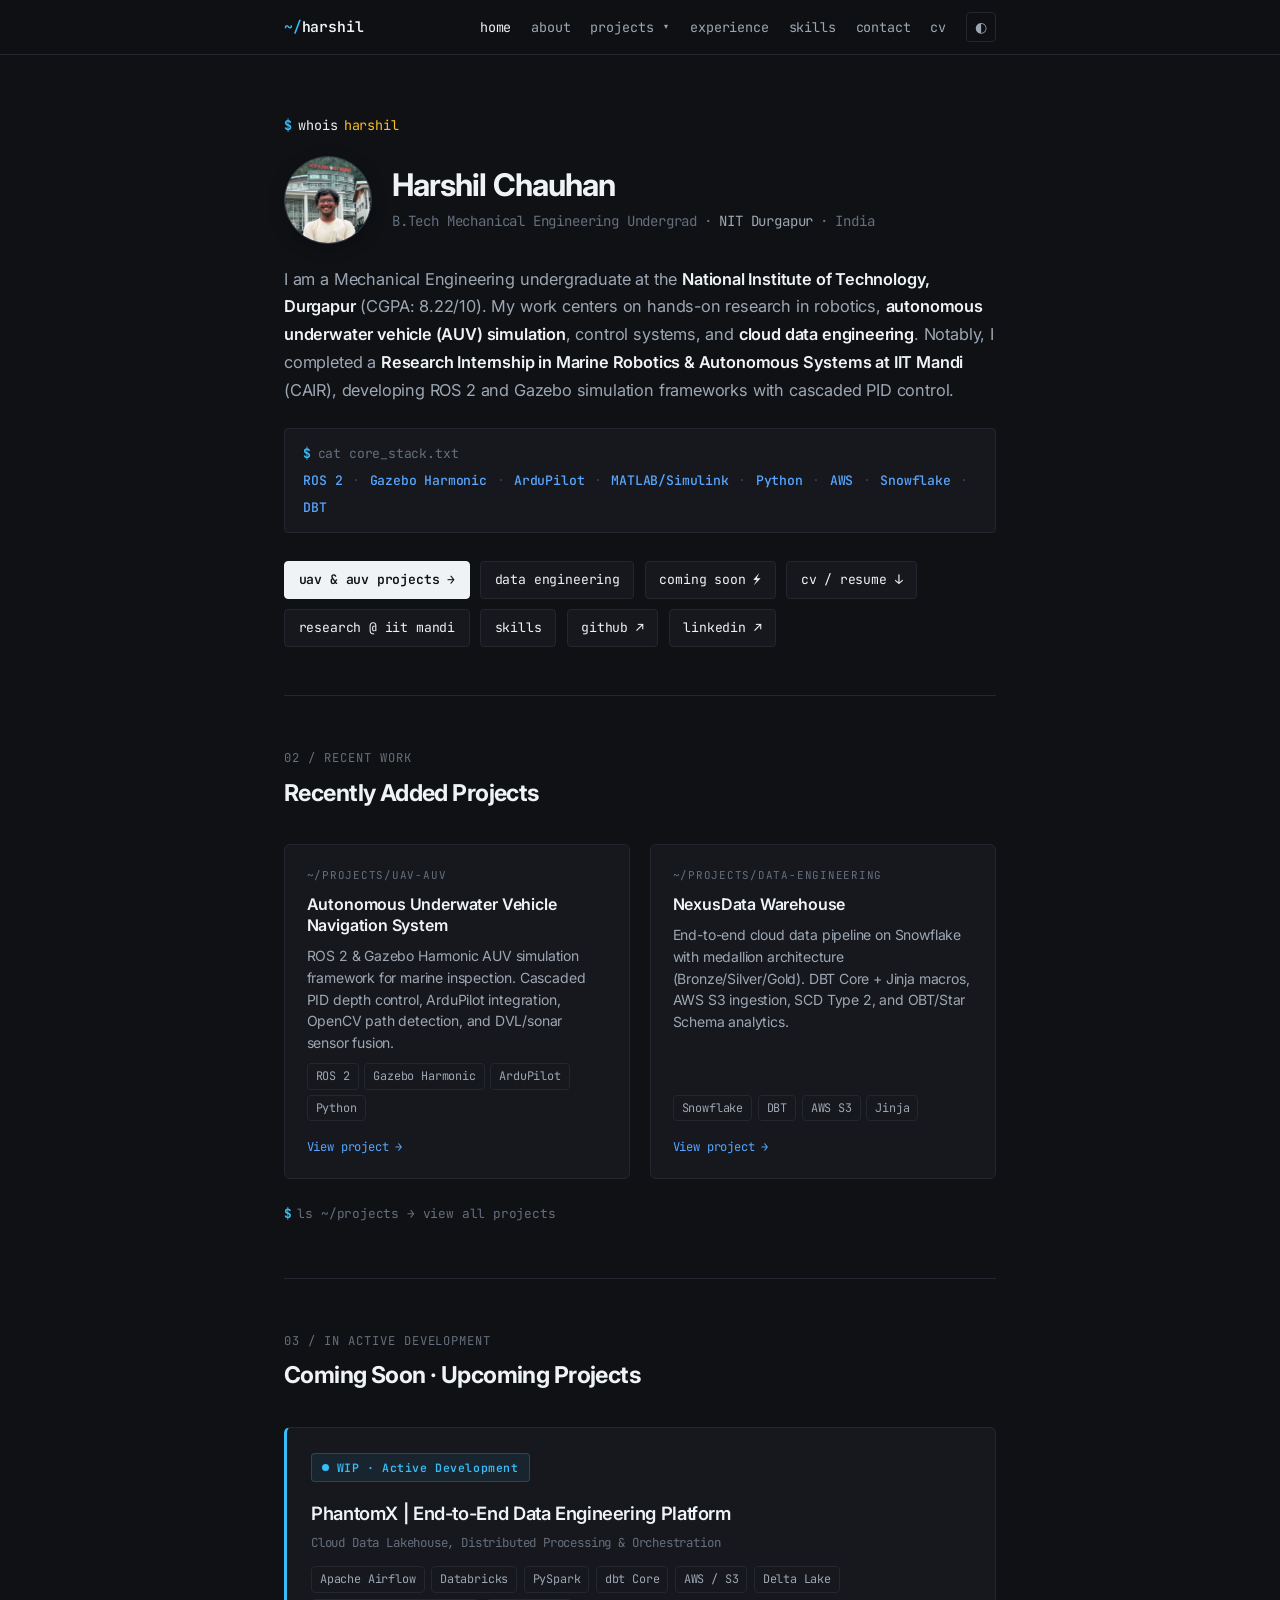
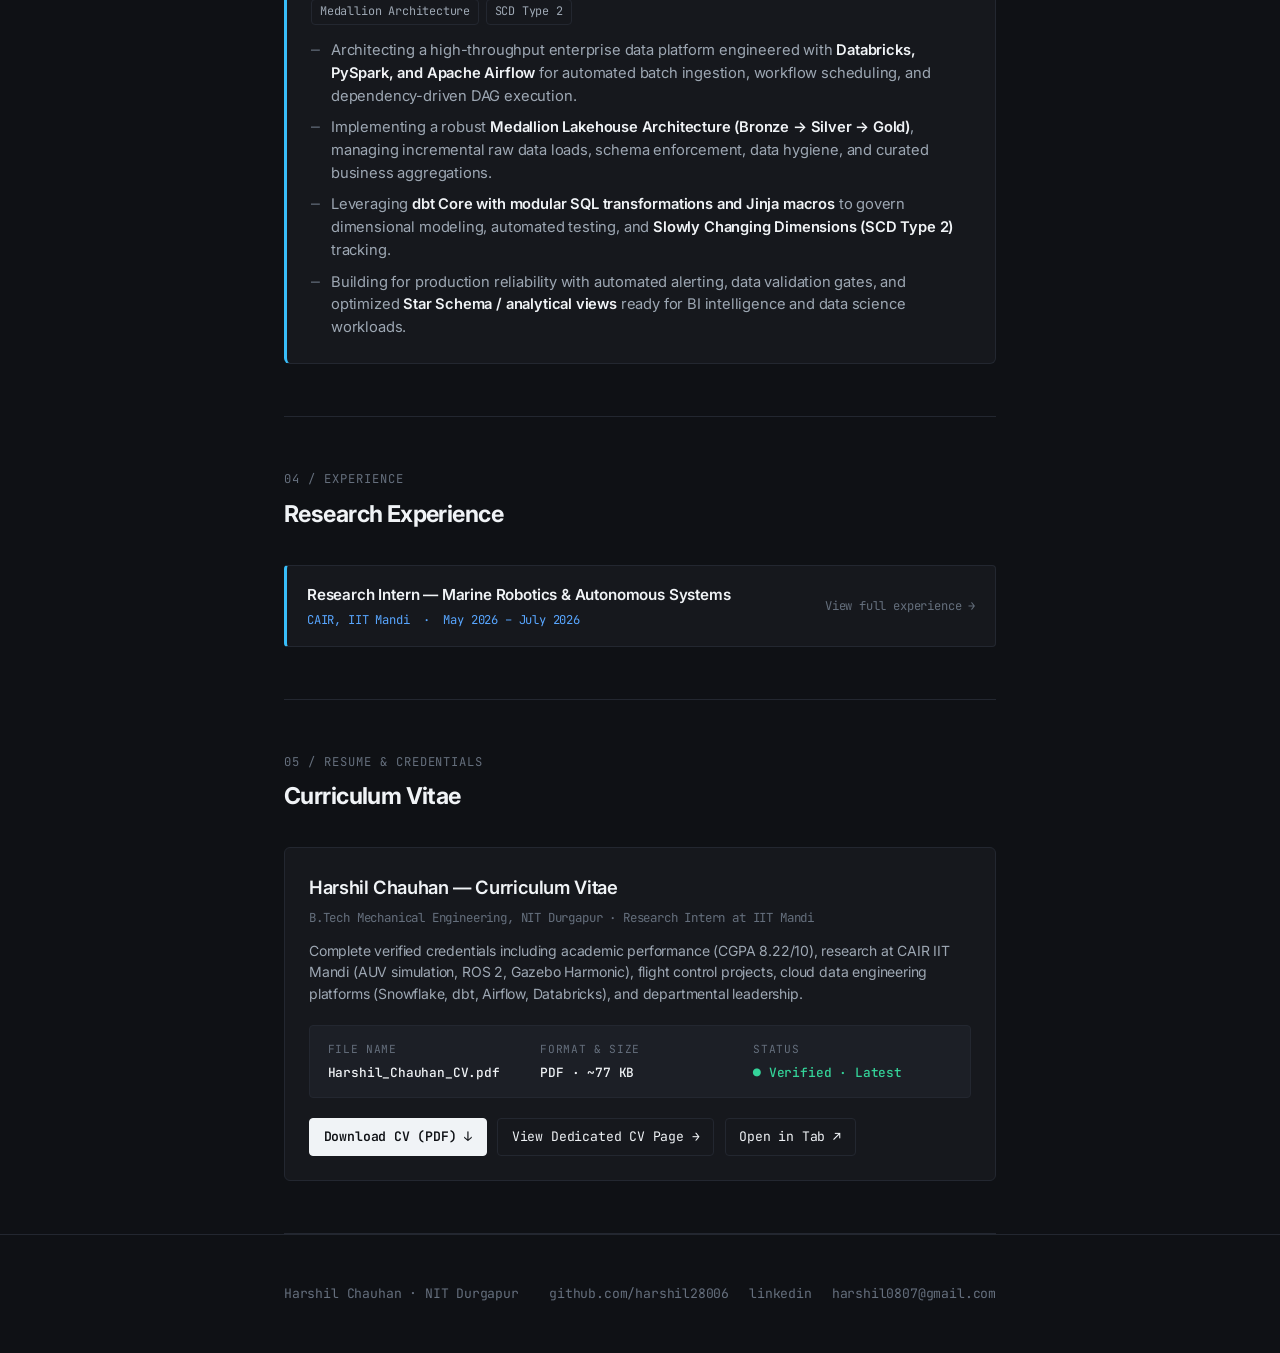
==== commit 6aa7147f: "feat: add profile photo in raaulc style to hero and about page" ====
--- a/index.html
+++ b/index.html
@@ -15,6 +15,9 @@
   <meta property="og:description"
     content="B.Tech Mechanical Engineering at NIT Durgapur. Research in AUV simulation, UAV flight control, and cloud data engineering (Snowflake, DBT).">
   <meta property="og:url" content="https://harshil28006.github.io/">
+  <meta property="og:image" content="https://harshil28006.github.io/assets/harshil-photo.jpg">
+  <meta name="twitter:card" content="summary">
+  <meta name="twitter:image" content="https://harshil28006.github.io/assets/harshil-photo.jpg">
 
   <link rel="preconnect" href="https://fonts.googleapis.com">
   <link rel="preconnect" href="https://fonts.gstatic.com" crossorigin>
@@ -78,14 +81,27 @@
       </div>
 
       <div class="hero-identity">
-        <h1 class="hero-name">Harshil Chauhan</h1>
-        <p class="hero-sub">
-          <span>B.Tech Mechanical Engineering Undergrad</span>
-          <span>·</span>
-          <span class="highlight">NIT Durgapur</span>
-          <span>·</span>
-          <span>India</span>
-        </p>
+        <picture>
+          <img
+            src="assets/harshil-photo.jpg"
+            alt="Harshil Chauhan"
+            class="hero-photo"
+            width="88"
+            height="88"
+            loading="eager"
+            decoding="async"
+          />
+        </picture>
+        <div>
+          <h1 class="hero-name">Harshil Chauhan</h1>
+          <p class="hero-sub">
+            <span>B.Tech Mechanical Engineering Undergrad</span>
+            <span>·</span>
+            <span class="highlight">NIT Durgapur</span>
+            <span>·</span>
+            <span>India</span>
+          </p>
+        </div>
       </div>
 
       <p class="hero-bio">
--- a/css/style.css
+++ b/css/style.css
@@ -227,7 +227,29 @@
 }
 
 .hero-identity {
-  margin-bottom: 1.25rem;
+  display: flex;
+  align-items: center;
+  gap: 1.25rem;
+  margin-bottom: 1.35rem;
+}
+
+.hero-photo {
+  width: 88px;
+  height: 88px;
+  border-radius: 50%;
+  object-fit: cover;
+  object-position: center 20%;
+  border: 1px solid var(--border-hover);
+  flex-shrink: 0;
+  background: var(--bg-subtle);
+  box-shadow: 0 4px 16px rgba(0, 0, 0, 0.25);
+  transition: transform var(--transition), border-color var(--transition);
+  display: block;
+}
+
+.hero-photo:hover {
+  transform: scale(1.04);
+  border-color: var(--accent-cyan);
 }
 
 .hero-name {
@@ -1578,6 +1600,42 @@
 /* --------------------------------------------------------------------------
    About Page — Timeline / Academic cards
    -------------------------------------------------------------------------- */
+.bio-layout {
+  display: flex;
+  align-items: flex-start;
+  gap: 1.5rem;
+  margin-bottom: 0.5rem;
+}
+
+.bio-photo {
+  width: 140px;
+  height: 140px;
+  border-radius: var(--radius-md);
+  border: 1px solid var(--border-hover);
+  overflow: hidden;
+  flex-shrink: 0;
+  background: var(--bg-subtle);
+  box-shadow: 0 4px 16px rgba(0, 0, 0, 0.2);
+}
+
+.bio-photo img {
+  width: 100%;
+  height: 100%;
+  object-fit: cover;
+  object-position: center 20%;
+  display: block;
+  transition: transform var(--transition);
+}
+
+.bio-photo:hover img {
+  transform: scale(1.04);
+}
+
+.bio-text {
+  flex: 1;
+  min-width: 0;
+}
+
 .about-bio {
   font-size: 1rem;
   color: var(--text-secondary);
@@ -1849,6 +1907,25 @@
   }
 
   /* Stacked grids */
+  .hero-identity {
+    gap: 1rem;
+  }
+
+  .hero-photo {
+    width: 72px;
+    height: 72px;
+  }
+
+  .bio-layout {
+    flex-direction: column;
+    gap: 1.25rem;
+  }
+
+  .bio-photo {
+    width: 120px;
+    height: 120px;
+  }
+
   .recent-projects-grid {
     grid-template-columns: 1fr;
   }
